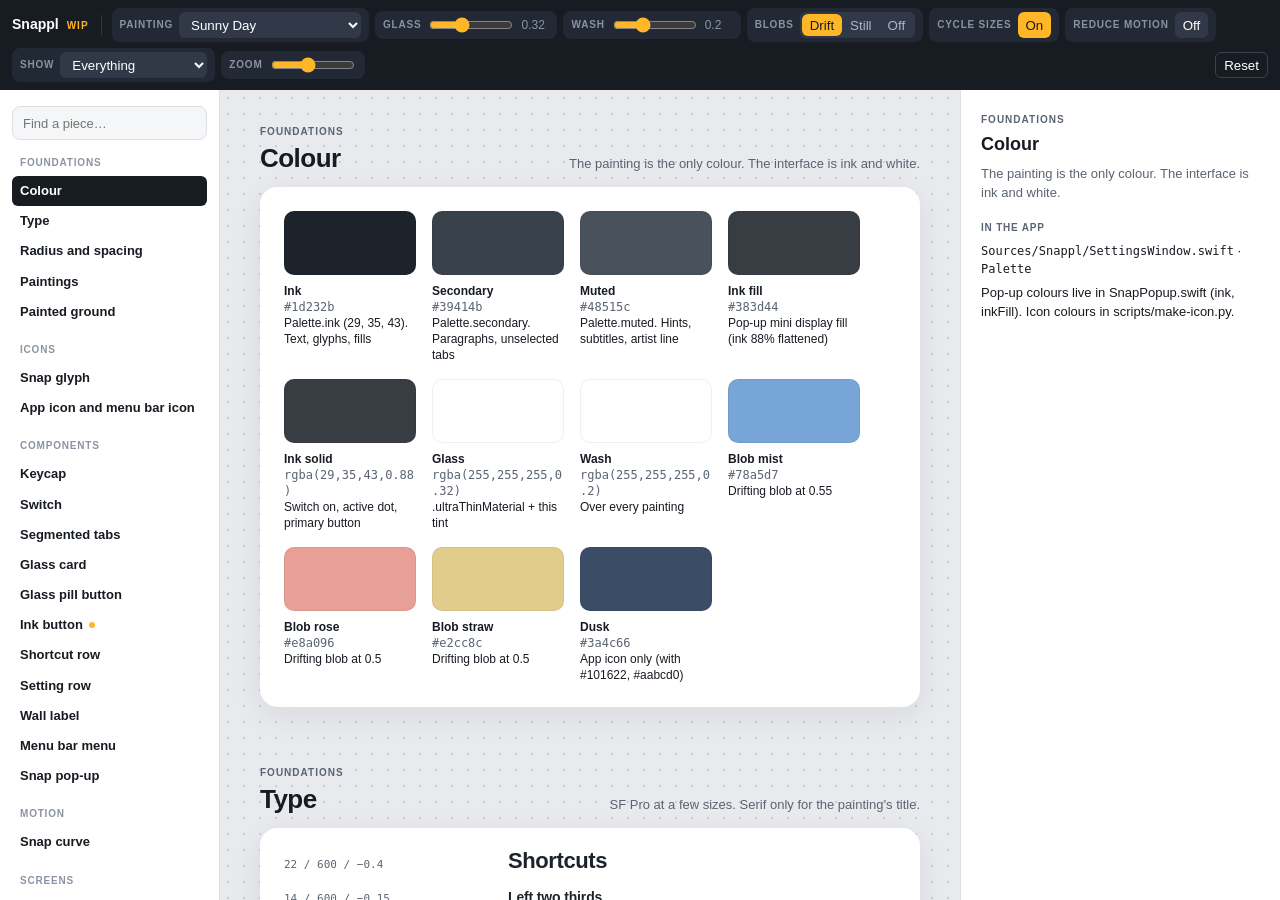
==== library/index.html @ 339df500 "Library: exploded view of every piece, state and screen library/ is a static web page (served with p" ====
<!doctype html>
<!-- Snappl's exploded view: every piece of the app laid out, for building.
     Not part of the app. Serve this folder (python3 -m http.server -d library)
     and open it. Pieces are HTML renditions of the SwiftUI views; each spec
     names the real view and file. See ../docs/DEVELOPING.md. -->
<html lang="en">
<head>
<meta charset="utf-8">
<meta name="viewport" content="width=device-width, initial-scale=1">
<title>Snappl library</title>
<link rel="stylesheet" href="library.css">
<link rel="stylesheet" href="pieces.css">
<style>
  .swatches { display: flex; flex-wrap: wrap; gap: 16px; padding: 24px; }
  .swatch { width: 132px; font-size: 12px; line-height: 16px; }
  .swatch div { height: 64px; border-radius: 10px; margin-bottom: 8px; box-shadow: inset 0 0 0 1px rgba(0,0,0,0.06); }
  .swatch code { display: block; color: #5b6472; overflow-wrap: anywhere; }
  .type-list { padding: 24px; display: flex; flex-direction: column; gap: 14px; }
  .type-list div { display: flex; align-items: baseline; gap: 24px; }
  .type-list code { width: 200px; flex: none; font-size: 11px; color: #5b6472; }
  .shapes { display: flex; flex-wrap: wrap; gap: 18px; padding: 24px; align-items: flex-end; }
  .shapes figure { margin: 0; text-align: center; font-size: 11px; color: #5b6472; }
  .shapes .r { width: 64px; height: 48px; background: #e9ecf1; box-shadow: inset 0 0 0 1px #c8ccd4; margin-bottom: 6px; }
  .paintings { display: grid; grid-template-columns: repeat(auto-fill, minmax(220px, 1fr)); gap: 16px; padding: 24px; }
  .paintings figure { margin: 0; position: relative; height: 180px; border-radius: 12px; overflow: hidden; background-size: cover; background-position: center; }
  .paintings figcaption { position: absolute; left: 10px; bottom: 10px; }
  .paintings small { position: absolute; right: 10px; top: 10px; font-size: 11px; background: rgba(255,255,255,0.8); padding: 2px 6px; border-radius: 6px; }
  .motion { display: flex; flex-wrap: wrap; gap: 32px; align-items: center; padding: 24px; }
  .motion button { height: 32px; padding: 0 14px; border: 0; border-radius: 8px; background: #171b22; color: #fff; font: 600 12px/1 -apple-system, sans-serif; cursor: pointer; }
  .motion dl { margin: 0; display: grid; grid-template-columns: auto auto; gap: 6px 16px; font-size: 12px; }
  .motion dt { color: #5b6472; }
  .note { padding: 0 24px 20px; font-size: 12px; color: #5b6472; }
  .renders { display: flex; flex-wrap: wrap; gap: 16px; padding: 24px; align-items: flex-start; }
  .renders figure { margin: 0; font-size: 11px; color: #5b6472; }
  .renders img { display: block; border-radius: 8px; box-shadow: 0 0 0 1px rgba(0,0,0,0.08); }
</style>
</head>
<body>
<div id="app"></div>
<script type="module">
  import { createLibrary } from './library.js';
  import { CONTROLS, applyEnv } from './env.js';
  import * as P from './pieces.js';

  const titles = P.ACTIONS.map((a) => a.title);
  const idOf = (title) => P.ACTIONS.find((a) => a.title === title).id;
  const onPainting = (inner, pad = '28px 32px') => P.painted(`<div style="padding:${pad};display:flex;gap:16px;justify-content:center;align-items:center">${inner}</div>`, 'border-radius:14px');
  const SWIFT = 'Sources/Snappl/';

  const COLOURS = [
    ['Ink', '#1d232b', 'Palette.ink (29, 35, 43). Text, glyphs, fills'],
    ['Secondary', '#39414b', 'Palette.secondary. Paragraphs, unselected tabs'],
    ['Muted', '#48515c', 'Palette.muted. Hints, subtitles, artist line'],
    ['Ink fill', '#383d44', 'Pop-up mini display fill (ink 88% flattened)'],
    ['Ink solid', 'rgba(29,35,43,0.88)', 'Switch on, active dot, primary button'],
    ['Glass', 'rgba(255,255,255,0.32)', '.ultraThinMaterial + this tint'],
    ['Wash', 'rgba(255,255,255,0.2)', 'Over every painting'],
    ['Blob mist', '#78a5d7', 'Drifting blob at 0.55'],
    ['Blob rose', '#e8a096', 'Drifting blob at 0.5'],
    ['Blob straw', '#e2cc8c', 'Drifting blob at 0.5'],
    ['Dusk', '#3a4c66', 'App icon only (with #101622, #aabcd0)'],
  ];

  const specs = [
    // Foundations
    { id: 'colour', group: 'Foundations', name: 'Colour', desc: 'The painting is the only colour. The interface is ink and white.', stage: 'light',
      custom: () => `<div class="swatches">${COLOURS.map(([n, v, u]) => `<div class="swatch"><div style="background:${v}"></div><b>${n}</b><code>${v}</code><span>${u}</span></div>`).join('')}</div>`,
      native: { file: SWIFT + 'SettingsWindow.swift', view: 'Palette', notes: 'Pop-up colours live in SnapPopup.swift (ink, inkFill). Icon colours in scripts/make-icon.py.' } },
    { id: 'type', group: 'Foundations', name: 'Type', desc: 'SF Pro at a few sizes. Serif only for the painting’s title.', stage: 'light',
      custom: () => `<div class="type-list sp">${[
        ['22 / 600 / −0.4', 'font-size:22px;font-weight:600;letter-spacing:-0.4px', 'Shortcuts'],
        ['14 / 600 / −0.15', 'font-size:14px;font-weight:600;letter-spacing:-0.15px', 'Left two thirds'],
        ['13 / 500', 'font-size:13px;font-weight:500', 'Cycle sizes on repeat'],
        ['13 / 400', 'font-size:13px', 'Left Half'],
        ['12 / 500', 'font-size:12px;font-weight:500', 'Restore Spectacle defaults'],
        ['12 / 400 muted', 'font-size:12px;color:var(--ink-3)', 'Press a half again for ⅔, then ⅓'],
        ['11.5 / 500', 'font-size:11.5px;font-weight:500', '⌥ ⌘ ←'],
        ['serif 14 italic', 'font:italic 14px var(--serif)', 'Sunny Day'],
      ].map(([k, s, t]) => `<div><code>${k}</code><span style="${s}">${t}</span></div>`).join('')}</div>`,
      code: () => '.font(.system(size: 13, weight: .medium))\n// wall label: .font(.system(size: 14, design: .serif).italic())' },
    { id: 'shape', group: 'Foundations', name: 'Radius and spacing', desc: 'Large soft radii; cards sit 12 apart, rows are 34 tall.', stage: 'light',
      custom: () => `<div class="shapes">${[6, 7, 10, 11, 12, 14, 15, 22, 28].map((r) => `<figure><div class="r" style="border-radius:${r}px"></div>${r}</figure>`).join('')}</div><p class="note">6 keycap · 7 field, selected tab · 10 tab track, wall label · 11 mini display · 12 menu · 14 card · 15 pill · 22 first-run sheet · 28 pop-up. Spacing 3 · 4 · 8 · 10 · 12 · 14 · 16 · 20 · 28.</p>` },
    { id: 'paintings', group: 'Foundations', name: 'Paintings', desc: 'Clarice Beckett, public domain. One per surface, always with its wall label.', stage: 'light',
      custom: () => `<div class="paintings">${[['sunny-day', 'Settings'], ['winter-night', 'First run'], ['moonrise', 'Install window'], ['passing-trams', 'App icon']].map(([k, where]) => `<figure style="background-image:url(${P.PAINTINGS[k][1]})"><small>${where}</small><figcaption>${P.wallLabel(P.PAINTINGS[k][0])}</figcaption></figure>`).join('')}</div>`,
      source: 'Resources/Paintings, Resources/DMG, Resources/Icon' },
    { id: 'ground', group: 'Foundations', name: 'Painted ground', desc: 'Painting, a white wash, and three blurred blobs drifting slowly. Toolbar: Painting, Wash, Blobs.', stage: 'none',
      props: { painting: Object.keys(P.PAINTINGS) },
      render: ({ painting }) => P.painted('<div style="width:240px;height:150px;display:flex;align-items:center;justify-content:center"><span class="sp-glass" style="padding:10px 14px">Glass reads over the wash</span></div>', 'border-radius:14px', painting),
      code: () => 'TimelineView(.animation(minimumInterval: 1/30, paused: reduceMotion)) { … }\n  .frame(width: 600, height: 740)   // full window before\n  .drawingGroup()                   // or the blobs clip',
      native: { file: SWIFT + 'SettingsWindow.swift', view: 'PaintedBackground', notes: 'Blobs drift on 17–31 s sine loops; still under Reduce Motion.' } },

    // Icons
    { id: 'glyph', group: 'Icons', name: 'Snap glyph', desc: 'One 16 × 12 icon grid for every action: the screen, with the window’s region filled.', stage: 'light',
      props: { action: titles, size: ['16 × 12', '32 × 24'] }, matrix: ['action'],
      render: ({ action, size }) => P.glyph(P.byId[idOf(action)].region, size === '32 × 24' ? 2 : 1),
      code: ({ action }) => `SnapAction.${idOf(action)}.glyph   // template NSImage, 16 × 12`,
      native: { file: SWIFT + 'SnapAction.swift', view: 'SnapAction.glyph(_:)', notes: 'Outline stroke 1.25 at radius 2.5; fill x = 2.5 + l × 0.11, y = 2.5 + t × 0.07.' } },
    { id: 'app-icon', group: 'Icons', name: 'App icon and menu bar icon', desc: 'The dusk icon for Finder and the Dock; the left-half glyph in the menu bar.', stage: 'light',
      custom: () => `<div class="motion sp"><img src="assets/app-icon.png" width="128" height="128" alt="Snappl app icon"><img src="assets/app-icon.png" width="32" height="32" alt=""><span class="sp-statusitem open" style="background:rgba(0,0,0,0.08)">${P.glyph([0, 0, 50, 100])}</span></div>`,
      source: 'scripts/make-icon.py → Resources/AppIcon.icns', native: { file: SWIFT + 'AppDelegate.swift', view: 'statusItem.button.image' } },

    // Components
    { id: 'keycap', group: 'Components', name: 'Keycap', desc: 'One cap per key, Apple’s order: ⌃ ⌥ ⇧ ⌘ then the key.', stage: 'none',
      props: { size: ['regular', 'large'], state: ['rest', 'pressed'] }, skip: (p) => p.size === 'regular' && p.state === 'pressed',
      render: ({ size, state }) => onPainting(P.keycaps(size === 'large' ? '⌥⌘←' : '⌃⇧⌘→', { lg: size === 'large', pressed: state === 'pressed' })),
      code: () => 'Keycap(text: cap)   // 22 pt, white 0.72, 0.5 pt ink edge, 1 pt lip',
      native: { file: SWIFT + 'SettingsWindow.swift', view: 'Keycap', notes: 'Large and pressed are designed for first run, not built.' } },
    { id: 'switch', group: 'Components', name: 'Switch', desc: 'The system switch, small, tinted ink. Never a stretched checkbox.', stage: 'none',
      props: { state: ['on', 'off'] }, render: ({ state }) => onPainting(P.switchEl(state === 'on')),
      code: ({ state }) => `Toggle("Open at login", isOn: $value)   // ${state}\n  .labelsHidden().toggleStyle(.switch)\n  .controlSize(.small).tint(Palette.ink)`,
      native: { file: SWIFT + 'SettingsWindow.swift', view: 'GeneralPane', notes: 'System control: macOS draws the real one.' } },
    { id: 'tabs', group: 'Components', name: 'Segmented tabs', desc: 'Switches Settings panes; switching stops any recording.', stage: 'none',
      props: { selected: ['Shortcuts', 'General'] }, render: ({ selected }) => onPainting(P.tabs(selected)),
      code: () => 'Button(t.rawValue) { tab = t }\n  .buttonStyle(TabButtonStyle(selected: t == tab))',
      native: { file: SWIFT + 'SettingsWindow.swift', view: 'TabButtonStyle' } },
    { id: 'glass-card', group: 'Components', name: 'Glass card', desc: 'Every group of controls floats on clear white glass. Toolbar: Glass.', stage: 'none',
      render: () => onPainting(`<div class="sp-glass" style="width:320px">${P.settingRow('Cycle sizes on repeat', 'Press a half again for ⅔, then ⅓', P.switchEl(true))}</div>`),
      code: () => '.glass(radius: 14)   // .ultraThinMaterial + white 0.32, 0.5 pt white edge,\n                     // shadows ink 0.07 r12 y8 and 0.08 r28 y24',
      native: { file: SWIFT + 'SettingsWindow.swift', view: 'Glass (ViewModifier)' } },
    { id: 'pill', group: 'Components', name: 'Glass pill button', desc: 'Secondary and reset actions. Disabled while it would do nothing.', stage: 'none',
      props: { state: ['enabled', 'disabled'] }, render: ({ state }) => onPainting(P.pill('Restore Spectacle defaults', state === 'disabled')),
      code: () => 'Button("Restore Spectacle defaults") { prefs.restoreSpectacleDefaults() }\n  .buttonStyle(GlassPillStyle())\n  .disabled(prefs.isUsingDefaults)',
      native: { file: SWIFT + 'SettingsWindow.swift', view: 'GlassPillStyle' } },
    { id: 'ink-button', group: 'Components', name: 'Ink button', status: 'designed', desc: 'The one action a screen exists for. Designed for first run; no screen uses it yet.', stage: 'none',
      props: { size: ['regular', 'large'] }, render: ({ size }) => onPainting(P.inkButton(size === 'large' ? 'Open Accessibility Settings' : 'Done', size === 'large')),
      native: { file: '(not built)', notes: 'Canvas: Onboarding.dc.html.' } },
    { id: 'shortcut-row', group: 'Components', name: 'Shortcut row', desc: 'One snap in Settings. Click the keys to record; Esc cancels, Delete clears.', stage: 'none',
      props: { state: ['rest', 'hover', 'recording', 'refused', 'empty'], action: ['Left Half', 'Bottom Right', 'Previous Display'] }, matrix: ['state'], width: 360,
      render: ({ state, action }) => onPainting(`<div class="sp-glass sp-list" style="width:340px">${P.shortcutRow(idOf(action), state)}</div>`, '20px'),
      code: ({ action }) => `ShortcutRow(action: .${idOf(action)}, shortcut: prefs.shortcuts[.${idOf(action)}],\n            recorder: recorder) { prefs.setShortcut(nil, for: .${idOf(action)}) }`,
      native: { file: SWIFT + 'SettingsWindow.swift', view: 'ShortcutRow', notes: 'Recording: ShortcutRecorder.swift. A press without ⌘/⌥/⌃ beeps and shows “Add ⌘, ⌥ or ⌃”. The ✕ sits in a fixed slot so keys don’t shift.' } },
    { id: 'setting-row', group: 'Components', name: 'Setting row', desc: 'A title, an optional line of detail, and its control.', stage: 'none',
      props: { setting: ['Open at login', 'Show snap pop-up', 'Accessibility allowed', 'Accessibility needed'] },
      render: ({ setting }) => onPainting(`<div class="sp-glass" style="width:400px">${{
        'Open at login': P.settingRow('Open at login', '', P.switchEl(true)),
        'Show snap pop-up': P.settingRow('Show snap pop-up', 'The glass tile that shows where the window went', P.switchEl(true)),
        'Accessibility allowed': P.settingRow('Accessibility', 'Allowed. Snappl can move windows.', ''),
        'Accessibility needed': P.settingRow('Accessibility', 'Needed to move other apps’ windows', P.pill('Open Settings')),
      }[setting]}</div>`, '20px'),
      native: { file: SWIFT + 'SettingsWindow.swift', view: 'GeneralPane.row(_:detail:accessory:)' } },
    { id: 'wall-label', group: 'Components', name: 'Wall label', desc: 'Credits the painting behind a surface. The only serif.', stage: 'none',
      props: { painting: Object.keys(P.PAINTINGS) }, render: ({ painting }) => P.painted(`<div style="padding:24px 28px">${P.wallLabel(P.PAINTINGS[painting][0])}</div>`, 'border-radius:14px', painting),
      code: () => 'WallLabel(title: "Sunny Day", artist: "Clarice Beckett")', native: { file: SWIFT + 'SettingsWindow.swift', view: 'WallLabel' } },
    { id: 'menu', group: 'Components', name: 'Menu bar menu', desc: 'The cheat sheet: every snap, its glyph and current shortcut. Drawn by macOS.', stage: 'light',
      props: { state: ['normal', 'no-access', 'taken'] }, render: ({ state }) => P.menu(state),
      code: () => 'NSMenuItem(title: action.title, action: #selector(snapFromMenu(_:)),\n           keyEquivalent: shortcut.keyEquivalent)\nitem.image = action.glyph',
      native: { file: SWIFT + 'AppDelegate.swift', view: 'menuNeedsUpdate(_:)', notes: 'Native NSMenu: system material and highlight. “Allow Snappl in Accessibility…” shows while access is missing.' } },
    { id: 'popup', group: 'Components', name: 'Snap pop-up', desc: 'Appears in the centre of the screen after every snap. Toolbar: Cycle sizes.', stage: 'none',
      props: { action: titles, step: ['½', '⅔', '⅓'] }, matrix: ['action'],
      render: ({ action, step }, env) => onPainting(P.popup(idOf(action), ['½', '⅔', '⅓'].indexOf(step), env.cycling !== false), '24px'),
      code: () => 'popup.show(result)   // centred on result.area; fades in 140 ms,\n                     // holds 0.9 s, fades out 220 ms',
      native: { file: SWIFT + 'SnapPopup.swift', view: 'SnapPopup, PopupView, MiniDisplay', notes: 'NSPanel, non-activating, all Spaces. Repeat presses keep the tile still; only the fill and dots move.' } },

    // Motion
    { id: 'motion', group: 'Motion', name: 'Snap curve', desc: 'UI changes ride one curve. Press the key to cycle the pop-up.', stage: 'none',
      custom: () => onPainting(`<div class="motion" style="padding:0"><div id="motion-popup">${P.popup('leftHalf', 0)}</div>
        <div style="display:flex;flex-direction:column;gap:12px"><button data-demo-cycle>Press ⌥⌘←</button>
        <dl><dt>Curve</dt><dd>cubic-bezier(0.32, 0.72, 0, 1)</dd><dt>Fill and dots</dt><dd>240 ms</dd><dt>Pop-up in / hold / out</dt><dd>140 ms / 0.9 s / 220 ms</dd><dt>Blobs</dt><dd>17–31 s loops</dd><dt>Reduce Motion</dt><dd>fills jump, blobs hold</dd></dl></div></div>`),
      code: () => 'Animation.timingCurve(0.32, 0.72, 0, 1, duration: 0.24)' },

    // App renders
    { id: 'renders', group: 'Screens', name: 'App renders', desc: 'Drawn by the app itself (library/render.sh). The renditions are checked against these.', stage: 'light',
      custom: () => `<div class="renders">${[['settings-shortcuts', 300], ['settings-recording', 300], ['settings-general', 300], ['left-2-two-thirds', 200], ['maximise', 200]].map(([n, w]) => `<figure><img src="renders/${n}.png" width="${w}" alt="${n}"><figcaption>${n}</figcaption></figure>`).join('')}</div><p class="note">Glass is flat in these renders: the app’s snapshot mode can’t draw system materials. Switches look grey because the render window isn’t active.</p>` },
  ];

  const screens = [
    { name: 'Settings · Shortcuts', src: 'screen.html?s=settings-shortcuts', w: 640, h: 780 },
    { name: 'Settings · recording, hover, cleared', src: 'screen.html?s=settings-recording', w: 640, h: 780 },
    { name: 'Settings · General', src: 'screen.html?s=settings-general', w: 640, h: 780 },
    { name: 'Settings · no access', src: 'screen.html?s=settings-no-access', w: 640, h: 780 },
    { name: 'Snap pop-up on a desktop', src: 'screen.html?s=popup', w: 1000, h: 640 },
    { name: 'Menu bar menu', src: 'screen.html?s=menu', w: 1000, h: 560 },
    { name: 'Menu · no access', src: 'screen.html?s=menu-no-access', w: 1000, h: 560 },
    { name: 'First run · ask', src: 'screen.html?s=first-run-ask', w: 640, h: 580, status: 'designed' },
    { name: 'First run · try it', src: 'screen.html?s=first-run-try', w: 640, h: 580, status: 'designed' },
    { name: 'Install window (DMG)', src: 'screen.html?s=install', w: 680, h: 470 },
  ];

  createLibrary({ root: document.getElementById('app'), title: 'Snappl', specs, controls: CONTROLS, apply: (env) => applyEnv(env), screens, frames: [], codeLabel: 'In Swift' });

  // Motion demo: each press steps ½ → ⅔ → ⅓ on the same tile, so the fill animates.
  document.addEventListener('click', (e) => {
    if (!e.target.closest('[data-demo-cycle]')) return;
    const tile = document.querySelector('#motion-popup .sp-popup');
    const step = (Number(tile.dataset.step) + 1) % 3;
    const fresh = new DOMParser().parseFromString(P.popup('leftHalf', step), 'text/html').body.firstElementChild;
    tile.dataset.step = step;
    const [fill, nf] = [tile.querySelector('.fill'), fresh.querySelector('.fill')];
    fill.style.width = nf.style.width;
    tile.querySelector('.name').textContent = fresh.querySelector('.name').textContent;
    tile.querySelectorAll('.sp-dot').forEach((d, i) => d.classList.toggle('on', i === step));
  });
</script>
</body>
</html>
---- library/library.css ----
/* Exploded view shell. Neutral chrome so the product's own pieces stand out.
   Only .xv-* classes; the product's styles stay untouched. */

.xv-body { margin: 0; background: #e8eaee; overflow: hidden; }
.xv {
  --xv-ink: #171b22; --xv-soft: #5b6472; --xv-line: #dcdfe5; --xv-chrome: #171b22; --xv-chrome-2: #232934; --xv-accent: #ffb627;
  height: 100dvh; display: grid; grid-template-columns: 220px minmax(0, 1fr) 320px; grid-template-rows: auto minmax(0, 1fr);
  grid-template-areas: 'tool tool tool' 'nav canvas insp';
  font: 13px/1.4 -apple-system, BlinkMacSystemFont, 'Inter', 'Segoe UI', sans-serif; color: var(--xv-ink);
}

/* Toolbar */
.xv-toolbar { grid-area: tool; display: flex; flex-wrap: wrap; align-items: center; gap: 6px; padding: 8px 12px; background: var(--xv-chrome); color: #c7ccd6; font-size: 12px; }
.xv-brand { display: flex; align-items: baseline; gap: 8px; padding-right: 12px; margin-right: 4px; border-right: 1px solid #2f3644; color: #fff; font-size: 14px; }
.xv-brand span { font-size: 10px; font-weight: 700; letter-spacing: 0.1em; color: var(--xv-accent); }
.xv-group { display: flex; align-items: center; gap: 6px; padding: 4px 8px; border-radius: 8px; background: var(--xv-chrome-2); }
.xv-group > span { font-size: 10px; font-weight: 700; letter-spacing: 0.08em; text-transform: uppercase; color: #8b93a3; }
.xv-toolbar select, .xv-toolbar button { height: 26px; border: 0; border-radius: 6px; background: #313948; color: #fff; font: 600 12px/1 inherit; padding: 0 8px; cursor: pointer; }
.xv-toolbar input[type='range'] { width: 84px; accent-color: var(--xv-accent); }
.xv-toolbar output { min-width: 28px; font-variant-numeric: tabular-nums; color: #8b93a3; }
.xv-seg { display: flex; padding: 2px; border-radius: 6px; background: #313948; }
.xv-seg button { height: 22px; background: none; color: #aeb5c3; }
.xv-seg button.on, .xv-tog.on { background: var(--xv-accent) !important; color: var(--xv-chrome) !important; }
.xv-reset { margin-left: auto; background: none !important; border: 1px solid #3a4252 !important; }
.xv-toolbar :focus-visible, .xv-nav :focus-visible, .xv-inspector :focus-visible { outline: 2px solid var(--xv-accent); outline-offset: 2px; }

/* Nav */
.xv-nav { grid-area: nav; overflow-y: auto; padding: 16px 12px; background: #fff; border-right: 1px solid var(--xv-line); }
.xv-search { width: 100%; box-sizing: border-box; height: 34px; padding: 0 10px; margin-bottom: 16px; border: 1px solid var(--xv-line); border-radius: 8px; background: #f5f6f8; font: inherit; }
.xv-nav-group { display: flex; flex-direction: column; margin-bottom: 16px; }
.xv-nav-group > span { padding: 0 8px 6px; font-size: 10px; font-weight: 800; letter-spacing: 0.08em; text-transform: uppercase; color: #8b93a3; }
.xv-nav-group a { display: flex; align-items: center; gap: 6px; padding: 6px 8px; border-radius: 6px; font-weight: 600; color: var(--xv-ink); text-decoration: none; }
.xv-nav-group a:hover { background: #f1f2f5; }
.xv-nav-group a.on { background: var(--xv-ink); color: #fff; }
.xv-nav-group a i { width: 6px; height: 6px; border-radius: 50%; background: var(--xv-accent); }

/* Canvas */
.xv-canvas { grid-area: canvas; overflow-y: auto; padding: 32px 40px 120px; background: #e8eaee radial-gradient(#c8ccd4 1px, transparent 1px) 0 0 / 16px 16px; }
.xv-spec { max-width: 1100px; margin: 0 auto 56px; }
.xv-spec-head { display: flex; justify-content: space-between; align-items: flex-end; gap: 24px; margin-bottom: 14px; }
.xv-spec-head h2 { display: flex; align-items: center; gap: 10px; margin: 4px 0 0; font-size: 26px; line-height: 1.1; letter-spacing: -0.02em; }
.xv-spec-head p { max-width: 440px; margin: 0; color: var(--xv-soft); text-align: right; font-size: 13px; line-height: 19px; }
.xv-group-label { font-size: 10px; font-weight: 800; letter-spacing: 0.1em; text-transform: uppercase; color: var(--xv-soft); }
.xv-badge { padding: 2px 8px; border-radius: 99px; font-size: 10px; font-weight: 700; letter-spacing: 0.04em; text-transform: uppercase; background: #fff3d6; color: #7a5200; }
.xv-badge.xv-designed { background: #e3ecfb; color: #234b8f; }
.xv-badge.xv-proposed { background: #f1e6fb; color: #5a2a86; }

.xv-stage { position: relative; overflow: hidden; border-radius: 18px; box-shadow: 0 1px 0 #fff inset, 0 8px 30px rgba(23, 27, 34, 0.08); }
.xv-stage-light { background: #fff; }
.xv-stage-dark { background: #171b22; color: #fff; }
.xv-stage-none { background: none; box-shadow: none; }
.xv-variants { position: relative; display: flex; flex-wrap: wrap; gap: 12px; padding: 24px; }
.xv-variant { min-width: 120px; margin: 0; padding: 18px 16px 12px; display: flex; flex-direction: column; align-items: center; gap: 10px; border-radius: 14px; cursor: pointer; }
.xv-variant:hover { background: rgba(23, 27, 34, 0.05); }
.xv-stage-dark .xv-variant:hover { background: rgba(255, 255, 255, 0.06); }
.xv-variant figcaption { font-size: 11px; font-weight: 700; color: var(--xv-soft); }
.xv-stage-dark .xv-variant figcaption { color: #9aa3b4; }
.xv-specimen { display: flex; justify-content: center; align-items: center; max-width: 100%; }

.xv-screens { display: flex; flex-wrap: wrap; gap: 24px; }
.xv-screens figure { margin: 0; display: flex; flex-direction: column; gap: 8px; }
.xv-frame { overflow: hidden; border-radius: 22px; background: #fff; box-shadow: 0 0 0 1px rgba(23, 27, 34, 0.1), 0 12px 40px rgba(23, 27, 34, 0.12); }
.xv-frame iframe { border: 0; transform-origin: 0 0; display: block; }
.xv-screens figcaption { display: flex; align-items: center; gap: 8px; font-size: 12px; }
.xv-screens figcaption a { margin-left: auto; color: var(--xv-soft); }

/* Inspector */
.xv-inspector { grid-area: insp; overflow-y: auto; padding: 20px; background: #fff; border-left: 1px solid var(--xv-line); display: flex; flex-direction: column; gap: 16px; }
.xv-insp-head h3 { margin: 4px 0 6px; font-size: 18px; }
.xv-insp-head p { margin: 8px 0 0; color: var(--xv-soft); }
.xv-insp-stage { padding: 28px 16px; display: flex; justify-content: center; }
.xv-props { display: flex; flex-direction: column; gap: 8px; }
.xv-props label { display: flex; align-items: center; justify-content: space-between; gap: 12px; }
.xv-props span { font-weight: 600; }
.xv-props select { min-width: 140px; height: 30px; border: 1px solid var(--xv-line); border-radius: 6px; background: #f5f6f8; font: inherit; }
.xv-code > span { font-size: 10px; font-weight: 800; letter-spacing: 0.08em; text-transform: uppercase; color: var(--xv-soft); }
.xv-code pre { margin: 6px 0 0; padding: 10px 12px; overflow-x: auto; border-radius: 8px; background: #f5f6f8; font: 12px/1.5 ui-monospace, 'SF Mono', Menlo, monospace; }
.xv-code p { margin: 6px 0 0; }
.xv-code code { font: 12px ui-monospace, 'SF Mono', Menlo, monospace; }
.xv-tip { color: var(--xv-soft); }

@media (max-width: 900px) {
  .xv { grid-template-columns: minmax(0, 1fr); grid-template-rows: auto auto minmax(0, 1fr) auto; grid-template-areas: 'tool' 'nav' 'canvas' 'insp'; }
  .xv-nav { max-height: 30vh; border-right: 0; border-bottom: 1px solid var(--xv-line); }
  .xv-canvas { padding: 20px 16px 80px; }
  .xv-spec-head { flex-direction: column; align-items: flex-start; }
  .xv-spec-head p { text-align: left; }
}
@media (prefers-reduced-motion: reduce) { .xv * { scroll-behavior: auto; } }
---- library/pieces.css ----
/* Snappl pieces, redrawn in HTML from the Swift code. Values come from
   Sources/Snappl (Palette, Glass, SnapPopup); the toolbar sets --glass, --wash
   and --painting on :root. Prefix: sp-. */

:root {
  --ink: #1d232b;            /* Palette.ink (29, 35, 43) */
  --ink-2: #39414b;          /* Palette.secondary */
  --ink-3: #48515c;          /* Palette.muted */
  --ink-fill: #383d44;       /* pop-up fill: ink at 88% flattened */
  --ink-solid: rgba(29, 35, 43, 0.88);
  --wall: #ebe9e5;
  --glass: 0.32;             /* SwiftUI tint over .ultraThinMaterial */
  --wash: 0.2;
  --painting: url(assets/sunny-day.jpg);
  --ease: cubic-bezier(0.32, 0.72, 0, 1);
  --font: -apple-system, BlinkMacSystemFont, "SF Pro Text", "Inter", sans-serif;
  --serif: "New York", "Iowan Old Style", Georgia, serif;
}

.sp { font: 13px/18px var(--font); color: var(--ink); -webkit-font-smoothing: antialiased; }

/* ---------- Painted ground ---------- */
.sp-ground { position: relative; overflow: hidden; background: #e6dccb; }
.sp-ground::before { content: ""; position: absolute; inset: 0; background: var(--painting) center / cover; filter: contrast(0.9) brightness(1.03); }
.sp-ground::after { content: ""; position: absolute; inset: 0; background: rgba(255, 255, 255, var(--wash)); }
.sp-ground > .sp-blobs { position: absolute; inset: 0; z-index: 1; pointer-events: none; overflow: hidden; }
.sp-ground > .sp-content { position: relative; z-index: 2; }
.sp-blob { position: absolute; border-radius: 50%; filter: blur(30px); animation: 23s ease-in-out infinite alternate; }
.sp-blob.a { left: -15%; top: -20%; width: 70%; height: 65%; background: radial-gradient(closest-side, rgba(120, 165, 215, 0.55), transparent); animation-name: sp-a; }
.sp-blob.b { right: -15%; top: 25%; width: 63%; height: 60%; background: radial-gradient(closest-side, rgba(232, 160, 150, 0.5), transparent); animation-name: sp-b; animation-duration: 29s; }
.sp-blob.c { left: 10%; bottom: -20%; width: 70%; height: 54%; background: radial-gradient(closest-side, rgba(226, 204, 140, 0.5), transparent); animation-name: sp-c; animation-duration: 17s; }
@keyframes sp-a { 50% { transform: translate(30%, 20%) scale(1.12); } 100% { transform: translate(10%, 35%) scale(0.92); } }
@keyframes sp-b { 50% { transform: translate(-30%, 15%) scale(0.9); } 100% { transform: translate(-12%, -25%) scale(1.12); } }
@keyframes sp-c { 50% { transform: translate(25%, -25%) scale(1.1); } 100% { transform: translate(-20%, -10%) scale(1); } }
:root.blobs-still .sp-blob, :root.reduce-motion .sp-blob { animation-play-state: paused; }
:root.blobs-off .sp-blobs { display: none; }
:root.reduce-motion * { transition-duration: 0s !important; }

/* ---------- Glass ---------- */
.sp-glass { background: rgba(255, 255, 255, var(--glass)); -webkit-backdrop-filter: blur(30px) saturate(1.6); backdrop-filter: blur(30px) saturate(1.6); border-radius: 14px; box-shadow: inset 0 0 0 0.5px rgba(255, 255, 255, 0.65), 0 8px 24px rgba(29, 35, 43, 0.07), 0 24px 56px rgba(29, 35, 43, 0.08); }
.sp-chip { background: rgba(255, 255, 255, calc(var(--glass) + 0.1)); -webkit-backdrop-filter: blur(24px); backdrop-filter: blur(24px); border-radius: 10px; box-shadow: inset 0 0 0 0.5px rgba(255, 255, 255, 0.65); }

/* ---------- Glyph ---------- */
.sp-glyph { display: block; flex: none; color: var(--ink); }

/* ---------- Keycaps ---------- */
.sp-keys { display: inline-flex; gap: 3px; }
.sp-key { min-width: 22px; height: 22px; padding: 0 5px; box-sizing: border-box; display: inline-flex; align-items: center; justify-content: center; border-radius: 6px; background: rgba(255, 255, 255, 0.72); box-shadow: inset 0 0 0 0.5px rgba(29, 35, 43, 0.12), 0 1px 0 rgba(29, 35, 43, 0.12); font: 500 11.5px/14px var(--font); }
.sp-key.lg { width: 44px; height: 44px; border-radius: 11px; font-size: 17px; background: rgba(255, 255, 255, 0.8); }
.sp-key.pressed { background: var(--ink-solid); color: #fff; box-shadow: 0 1px 2px rgba(20, 27, 36, 0.2); }

/* ---------- Switch (system control, tinted ink) ---------- */
.sp-switch { position: relative; width: 32px; height: 20px; flex: none; border-radius: 10px; background: rgba(29, 35, 43, 0.18); }
.sp-switch::after { content: ""; position: absolute; top: 2px; left: 2px; width: 16px; height: 16px; border-radius: 50%; background: #fff; box-shadow: 0 1px 2px rgba(0, 0, 0, 0.25); transition: left 240ms var(--ease); }
.sp-switch.on { background: var(--ink-solid); }
.sp-switch.on::after { left: 14px; }

/* ---------- Tabs ---------- */
.sp-tabs { display: inline-flex; gap: 2px; padding: 3px; border-radius: 10px; background: rgba(255, 255, 255, var(--glass)); box-shadow: inset 0 0 0 0.5px rgba(255, 255, 255, 0.65); }
.sp-tab { height: 26px; padding: 0 14px; display: inline-flex; align-items: center; border-radius: 7px; font: 500 12px/16px var(--font); color: var(--ink-2); }
.sp-tab.on { background: rgba(255, 255, 255, 0.92); color: var(--ink); box-shadow: 0 1px 3px rgba(29, 35, 43, 0.12); }

/* ---------- Buttons ---------- */
.sp-pill { height: 30px; padding: 0 14px; display: inline-flex; align-items: center; border-radius: 15px; font: 500 12px/16px var(--font); background: rgba(255, 255, 255, var(--glass)); box-shadow: inset 0 0 0 0.5px rgba(255, 255, 255, 0.65); }
.sp-pill.disabled { opacity: 0.45; }
.sp-ink { height: 36px; padding: 0 22px; display: inline-flex; align-items: center; border-radius: 18px; background: var(--ink-solid); color: #fff; font: 500 13px/16px var(--font); box-shadow: 0 1px 2px rgba(20, 27, 36, 0.2), 0 8px 20px rgba(20, 27, 36, 0.15); }
.sp-ink.lg { height: 40px; padding: 0 20px; border-radius: 20px; }

/* ---------- Rows ---------- */
.sp-list { padding: 4px 0; }
.sp-row { height: 34px; display: flex; align-items: center; gap: 10px; padding: 0 8px 0 16px; }
.sp-row .label { flex: 1; }
.sp-record { height: 24px; padding: 0 10px; display: inline-flex; align-items: center; border-radius: 7px; background: rgba(255, 255, 255, 0.9); box-shadow: 0 0 0 1.5px var(--ink-solid); font-size: 12px; color: var(--ink-3); }
.sp-empty { height: 22px; padding: 0 10px; display: inline-flex; align-items: center; border-radius: 6px; border: 1px dashed rgba(29, 35, 43, 0.2); font-size: 12px; color: var(--ink-3); }
.sp-clear { width: 16px; height: 16px; flex: none; border-radius: 50%; background: rgba(29, 35, 43, 0.35); color: #fff; font-size: 9px; line-height: 16px; text-align: center; visibility: hidden; }
.sp-row.hover .sp-clear { visibility: visible; }
.sp-setting { display: flex; align-items: center; gap: 12px; padding: 12px 14px 12px 16px; }
.sp-setting .text { flex: 1; display: flex; flex-direction: column; gap: 2px; }
.sp-setting b { font-weight: 500; }
.sp-setting small { font-size: 12px; line-height: 16px; color: var(--ink-3); }
.sp-divider { height: 1px; margin-left: 16px; background: rgba(29, 35, 43, 0.08); }

/* ---------- Wall label ---------- */
.sp-wall { display: inline-flex; flex-direction: column; gap: 1px; padding: 8px 12px; }
.sp-wall i { font: italic 14px/16px var(--serif); }
.sp-wall span { font-size: 11px; line-height: 14px; color: var(--ink-3); }

/* ---------- Menu (native NSMenu, drawn by macOS) ---------- */
.sp-menu { width: 272px; padding: 5px; box-sizing: border-box; border-radius: 12px; background: rgba(246, 246, 246, 0.82); -webkit-backdrop-filter: blur(40px) saturate(1.8); backdrop-filter: blur(40px) saturate(1.8); box-shadow: inset 0 0 0 0.5px rgba(255, 255, 255, 0.7), 0 0 0 0.5px rgba(0, 0, 0, 0.15), 0 12px 32px rgba(0, 0, 0, 0.18); }
.sp-mi { height: 22px; display: flex; align-items: center; gap: 8px; padding: 0 9px; border-radius: 5px; }
.sp-mi.indent { padding-left: 33px; }
.sp-mi .label { flex: 1; }
.sp-mi .kb { color: rgba(0, 0, 0, 0.45); letter-spacing: 1px; font-size: 12.5px; }
.sp-mi.hl { background: #2f6fe4; color: #fff; }
.sp-mi.hl .kb { color: rgba(255, 255, 255, 0.8); }
.sp-mi.hl .sp-glyph { color: #fff; }   /* template image follows the highlight */
.sp-mi.dim { color: rgba(0, 0, 0, 0.35); }
.sp-sep { height: 1px; margin: 4px 9px; background: rgba(0, 0, 0, 0.1); }

/* ---------- Snap pop-up ---------- */
.sp-popup { width: 176px; padding: 20px 20px 18px; box-sizing: border-box; display: flex; flex-direction: column; align-items: center; gap: 14px; border-radius: 28px; background: rgba(255, 255, 255, calc(var(--glass) + 0.3)); -webkit-backdrop-filter: blur(40px) saturate(1.8); backdrop-filter: blur(40px) saturate(1.8); box-shadow: inset 0 0 0 0.5px rgba(255, 255, 255, 0.65), 0 0 0 0.5px rgba(0, 0, 0, 0.08), 0 16px 40px rgba(20, 27, 36, 0.16), 0 40px 80px rgba(20, 27, 36, 0.16); }
.sp-popup .name { font: 600 14px/17px var(--font); letter-spacing: -0.15px; white-space: nowrap; }
.sp-display { position: relative; width: 96px; height: 62px; border-radius: 11px; box-shadow: inset 0 0 0 1.25px rgba(29, 35, 43, 0.3); flex: none; }
.sp-display .guide { position: absolute; background: rgba(29, 35, 43, 0.12); }
.sp-display .fill { position: absolute; border-radius: 7px; background: var(--ink-fill); transition: left 240ms var(--ease), top 240ms var(--ease), width 240ms var(--ease), height 240ms var(--ease); }
.sp-dots { display: flex; gap: 4px; }
.sp-dot { width: 5px; height: 5px; border-radius: 3px; background: rgba(29, 35, 43, 0.22); transition: width 240ms var(--ease); }
.sp-dot.on { width: 16px; background: var(--ink-solid); }

/* ---------- Windows ---------- */
.sp-window { position: relative; overflow: hidden; border-radius: 12px; box-shadow: 0 0 0 0.5px rgba(20, 27, 36, 0.2), 0 24px 60px rgba(20, 27, 36, 0.22); }
.sp-lights { display: flex; gap: 8px; }
.sp-lights i { width: 12px; height: 12px; border-radius: 50%; background: rgba(29, 35, 43, 0.14); }
.sp-lights i:first-child { background: #ec6a5e; }
.sp-lights i:nth-child(2) { background: #f4bf4f; }
.sp-lights i:nth-child(3) { background: #61c554; }
.sp-desktop { position: relative; overflow: hidden; background: linear-gradient(160deg, #6b7c93, #b9a7a2 55%, #d9c4a5); }
.sp-menubar { position: absolute; top: 0; left: 0; right: 0; height: 26px; display: flex; align-items: center; gap: 18px; padding: 0 14px; background: rgba(255, 255, 255, 0.35); -webkit-backdrop-filter: blur(30px); backdrop-filter: blur(30px); font-size: 13px; z-index: 3; }
.sp-menubar .right { margin-left: auto; display: flex; align-items: center; gap: 14px; }
.sp-statusitem { height: 22px; padding: 0 6px; display: flex; align-items: center; border-radius: 5px; }
.sp-statusitem.open { background: rgba(0, 0, 0, 0.12); }
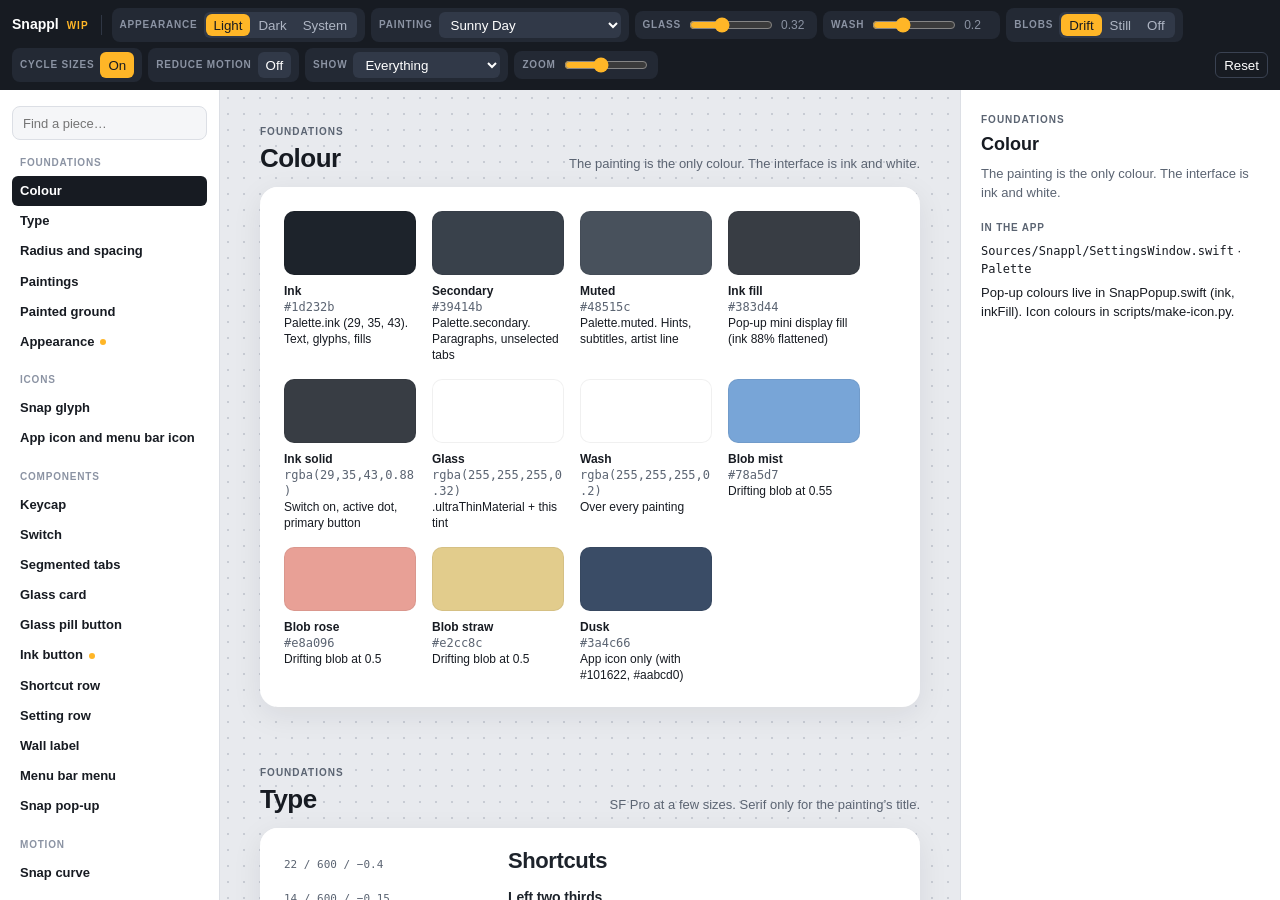
==== commit 07a009f5: "Library: proposed dark appearance Pieces now draw from theme variables. A Light / Dark / System cont" ====
--- a/library/index.html
+++ b/library/index.html
@@ -89,6 +89,13 @@
       code: () => 'TimelineView(.animation(minimumInterval: 1/30, paused: reduceMotion)) { … }\n  .frame(width: 600, height: 740)   // full window before\n  .drawingGroup()                   // or the blobs clip',
       native: { file: SWIFT + 'SettingsWindow.swift', view: 'PaintedBackground', notes: 'Blobs drift on 17–31 s sine loops; still under Reduce Motion.' } },
 
+    { id: 'appearance', group: 'Foundations', name: 'Appearance', status: 'proposed', stage: 'none',
+      desc: 'Light is built. Dark, “the gallery after hours”, is proposed: dimmed painting, smoky glass, off-white ink. Follows the system, with an override in Settings.',
+      custom: (env) => `<div style="display:flex;flex-wrap:wrap;gap:16px">${['light', 'dark'].map((m) => `<div class="theme-${m}" style="flex:1 1 300px;min-width:0">${P.painted(`<div style="padding:22px;display:flex;flex-direction:column;gap:12px;align-items:center">
+          <div class="sp-glass sp-list" style="width:100%;max-width:330px">${P.shortcutRow('leftHalf', 'rest')}${P.shortcutRow('rightHalf', 'hover')}${P.shortcutRow('topHalf', 'recording')}</div>
+          <div style="display:flex;gap:12px;align-items:center">${P.popup('leftHalf', 1, env.cycling !== false)}<div style="display:flex;flex-direction:column;gap:10px;align-items:flex-start">${P.tabs('Shortcuts')}${P.switchEl(true)}${P.switchEl(false)}${P.pill('Restore defaults')}${P.wallLabel(P.PAINTINGS[env.painting || 'sunny-day'][0])}</div></div>
+          <b style="font-size:11px;letter-spacing:.08em;text-transform:uppercase;color:var(--ink-3)">${m}</b></div>`, 'border-radius:14px')}</div>`).join('')}</div>`,
+      native: { file: SWIFT + 'SettingsWindow.swift, SnapPopup.swift', notes: 'Today both force NSAppearance(.aqua). Dark needs Palette colours per appearance and the forced light appearance removed.' } },
     // Icons
     { id: 'glyph', group: 'Icons', name: 'Snap glyph', desc: 'One 16 × 12 icon grid for every action: the screen, with the window’s region filled.', stage: 'light',
       props: { action: titles, size: ['16 × 12', '32 × 24'] }, matrix: ['action'],
--- a/library/pieces.css
+++ b/library/pieces.css
@@ -1,34 +1,106 @@
 /* Snappl pieces, redrawn in HTML from the Swift code. Values come from
-   Sources/Snappl (Palette, Glass, SnapPopup); the toolbar sets --glass, --wash
-   and --painting on :root. Prefix: sp-. */
+   Sources/Snappl (Palette, Glass, SnapPopup). The toolbar sets --glass, --wash
+   and --painting on :root, and .theme-dark for the night palette. Prefix: sp-.
+   Light is built; dark is a proposal (see the "Appearance" spec). */
 
-:root {
+:root, .theme-light {
+  /* Ink: text, glyphs, outlines */
   --ink: #1d232b;            /* Palette.ink (29, 35, 43) */
   --ink-2: #39414b;          /* Palette.secondary */
   --ink-3: #48515c;          /* Palette.muted */
+  --line-rgb: 29, 35, 43;    /* hairlines, guides, dots, frames are this at low alpha */
+  /* Solid fills and the text on them */
   --ink-fill: #383d44;       /* pop-up fill: ink at 88% flattened */
   --ink-solid: rgba(29, 35, 43, 0.88);
-  --wall: #ebe9e5;
+  --on-ink: #ffffff;
+  --knob-on: #ffffff;
+  /* Surfaces (glass and the things on it) */
+  --glass-rgb: 255, 255, 255;
   --glass: 0.32;             /* SwiftUI tint over .ultraThinMaterial */
+  --glass-edge: rgba(255, 255, 255, 0.65);
+  --key: rgba(255, 255, 255, 0.72);
+  --key-lg: rgba(255, 255, 255, 0.8);
+  --field: rgba(255, 255, 255, 0.9);
+  --tab-on: rgba(255, 255, 255, 0.92);
+  --well: rgba(255, 255, 255, 0.35);
+  --switch-off: rgba(29, 35, 43, 0.18);
+  --shadow-rgb: 29, 35, 43;
+  --shadow-a: 1;
+  /* The painting */
+  --wash-rgb: 255, 255, 255;
   --wash: 0.2;
+  --wash-extra: 0;           /* dark adds to the slider */
   --painting: url(assets/sunny-day.jpg);
+  --painting-filter: contrast(0.9) brightness(1.03);
+  --blob-a: rgba(120, 165, 215, 0.55);
+  --blob-b: rgba(232, 160, 150, 0.5);
+  --blob-c: rgba(226, 204, 140, 0.5);
+  /* Native menu (drawn by macOS) */
+  --menu-bg: rgba(246, 246, 246, 0.82);
+  --menu-text: #1d1d1f;
+  --menu-kb: rgba(0, 0, 0, 0.45);
+  --menu-sep: rgba(0, 0, 0, 0.1);
+  --menu-dim: rgba(0, 0, 0, 0.35);
+  /* Desktop stand-in */
+  --desktop: linear-gradient(160deg, #6b7c93, #b9a7a2 55%, #d9c4a5);
+  --menubar: rgba(255, 255, 255, 0.35);
+  --menubar-text: #1d1d1f;
+  --window-bg: rgba(250, 250, 250, 0.92);
+
   --ease: cubic-bezier(0.32, 0.72, 0, 1);
   --font: -apple-system, BlinkMacSystemFont, "SF Pro Text", "Inter", sans-serif;
   --serif: "New York", "Iowan Old Style", Georgia, serif;
 }
 
+/* ---------- Dark: the gallery after hours (proposed) ---------- */
+:root.theme-dark, .theme-dark {
+  --ink: #e8ebef;
+  --ink-2: #bdc4cd;
+  --ink-3: #959eaa;
+  --line-rgb: 232, 235, 239;
+  --ink-fill: #dfe3e8;
+  --ink-solid: rgba(232, 235, 239, 0.9);
+  --on-ink: #1d232b;
+  --knob-on: #1d232b;
+  --glass-rgb: 24, 28, 35;
+  --glass-edge: rgba(255, 255, 255, 0.12);
+  --key: rgba(255, 255, 255, 0.1);
+  --key-lg: rgba(255, 255, 255, 0.12);
+  --field: rgba(255, 255, 255, 0.08);
+  --tab-on: rgba(255, 255, 255, 0.16);
+  --well: rgba(255, 255, 255, 0.06);
+  --switch-off: rgba(255, 255, 255, 0.2);
+  --shadow-rgb: 0, 0, 0;
+  --shadow-a: 2.2;
+  --wash-rgb: 12, 15, 21;
+  --wash-extra: 0.3;
+  --painting-filter: contrast(0.95) brightness(0.62) saturate(0.85);
+  --blob-a: rgba(90, 135, 190, 0.32);
+  --blob-b: rgba(190, 115, 105, 0.26);
+  --blob-c: rgba(190, 165, 95, 0.22);
+  --menu-bg: rgba(38, 38, 42, 0.86);
+  --menu-text: #f2f2f4;
+  --menu-kb: rgba(255, 255, 255, 0.5);
+  --menu-sep: rgba(255, 255, 255, 0.12);
+  --menu-dim: rgba(255, 255, 255, 0.35);
+  --desktop: linear-gradient(160deg, #1b2230, #3a3340 55%, #4a3f36);
+  --menubar: rgba(30, 30, 34, 0.5);
+  --menubar-text: #f2f2f4;
+  --window-bg: rgba(40, 42, 46, 0.94);
+}
+
 .sp { font: 13px/18px var(--font); color: var(--ink); -webkit-font-smoothing: antialiased; }
 
 /* ---------- Painted ground ---------- */
-.sp-ground { position: relative; overflow: hidden; background: #e6dccb; }
-.sp-ground::before { content: ""; position: absolute; inset: 0; background: var(--painting) center / cover; filter: contrast(0.9) brightness(1.03); }
-.sp-ground::after { content: ""; position: absolute; inset: 0; background: rgba(255, 255, 255, var(--wash)); }
+.sp-ground { position: relative; overflow: hidden; background: #3a3530; }
+.sp-ground::before { content: ""; position: absolute; inset: 0; background: var(--painting) center / cover; filter: var(--painting-filter); }
+.sp-ground::after { content: ""; position: absolute; inset: 0; background: rgba(var(--wash-rgb), calc(var(--wash) + var(--wash-extra))); }
 .sp-ground > .sp-blobs { position: absolute; inset: 0; z-index: 1; pointer-events: none; overflow: hidden; }
 .sp-ground > .sp-content { position: relative; z-index: 2; }
 .sp-blob { position: absolute; border-radius: 50%; filter: blur(30px); animation: 23s ease-in-out infinite alternate; }
-.sp-blob.a { left: -15%; top: -20%; width: 70%; height: 65%; background: radial-gradient(closest-side, rgba(120, 165, 215, 0.55), transparent); animation-name: sp-a; }
-.sp-blob.b { right: -15%; top: 25%; width: 63%; height: 60%; background: radial-gradient(closest-side, rgba(232, 160, 150, 0.5), transparent); animation-name: sp-b; animation-duration: 29s; }
-.sp-blob.c { left: 10%; bottom: -20%; width: 70%; height: 54%; background: radial-gradient(closest-side, rgba(226, 204, 140, 0.5), transparent); animation-name: sp-c; animation-duration: 17s; }
+.sp-blob.a { left: -15%; top: -20%; width: 70%; height: 65%; background: radial-gradient(closest-side, var(--blob-a), transparent); animation-name: sp-a; }
+.sp-blob.b { right: -15%; top: 25%; width: 63%; height: 60%; background: radial-gradient(closest-side, var(--blob-b), transparent); animation-name: sp-b; animation-duration: 29s; }
+.sp-blob.c { left: 10%; bottom: -20%; width: 70%; height: 54%; background: radial-gradient(closest-side, var(--blob-c), transparent); animation-name: sp-c; animation-duration: 17s; }
 @keyframes sp-a { 50% { transform: translate(30%, 20%) scale(1.12); } 100% { transform: translate(10%, 35%) scale(0.92); } }
 @keyframes sp-b { 50% { transform: translate(-30%, 15%) scale(0.9); } 100% { transform: translate(-12%, -25%) scale(1.12); } }
 @keyframes sp-c { 50% { transform: translate(25%, -25%) scale(1.1); } 100% { transform: translate(-20%, -10%) scale(1); } }
@@ -37,48 +109,50 @@
 :root.reduce-motion * { transition-duration: 0s !important; }
 
 /* ---------- Glass ---------- */
-.sp-glass { background: rgba(255, 255, 255, var(--glass)); -webkit-backdrop-filter: blur(30px) saturate(1.6); backdrop-filter: blur(30px) saturate(1.6); border-radius: 14px; box-shadow: inset 0 0 0 0.5px rgba(255, 255, 255, 0.65), 0 8px 24px rgba(29, 35, 43, 0.07), 0 24px 56px rgba(29, 35, 43, 0.08); }
-.sp-chip { background: rgba(255, 255, 255, calc(var(--glass) + 0.1)); -webkit-backdrop-filter: blur(24px); backdrop-filter: blur(24px); border-radius: 10px; box-shadow: inset 0 0 0 0.5px rgba(255, 255, 255, 0.65); }
+.sp-glass { background: rgba(var(--glass-rgb), var(--glass)); -webkit-backdrop-filter: blur(30px) saturate(1.6); backdrop-filter: blur(30px) saturate(1.6); border-radius: 14px; box-shadow: inset 0 0 0 0.5px var(--glass-edge), 0 8px 24px rgba(var(--shadow-rgb), calc(0.07 * var(--shadow-a))), 0 24px 56px rgba(var(--shadow-rgb), calc(0.08 * var(--shadow-a))); }
+.sp-chip { background: rgba(var(--glass-rgb), calc(var(--glass) + 0.1)); -webkit-backdrop-filter: blur(24px); backdrop-filter: blur(24px); border-radius: 10px; box-shadow: inset 0 0 0 0.5px var(--glass-edge); }
 
 /* ---------- Glyph ---------- */
 .sp-glyph { display: block; flex: none; color: var(--ink); }
 
 /* ---------- Keycaps ---------- */
 .sp-keys { display: inline-flex; gap: 3px; }
-.sp-key { min-width: 22px; height: 22px; padding: 0 5px; box-sizing: border-box; display: inline-flex; align-items: center; justify-content: center; border-radius: 6px; background: rgba(255, 255, 255, 0.72); box-shadow: inset 0 0 0 0.5px rgba(29, 35, 43, 0.12), 0 1px 0 rgba(29, 35, 43, 0.12); font: 500 11.5px/14px var(--font); }
-.sp-key.lg { width: 44px; height: 44px; border-radius: 11px; font-size: 17px; background: rgba(255, 255, 255, 0.8); }
-.sp-key.pressed { background: var(--ink-solid); color: #fff; box-shadow: 0 1px 2px rgba(20, 27, 36, 0.2); }
+.sp-key { min-width: 22px; height: 22px; padding: 0 5px; box-sizing: border-box; display: inline-flex; align-items: center; justify-content: center; border-radius: 6px; background: var(--key); box-shadow: inset 0 0 0 0.5px rgba(var(--line-rgb), 0.12), 0 1px 0 rgba(var(--line-rgb), 0.12); font: 500 11.5px/14px var(--font); }
+.sp-key.lg { width: 44px; height: 44px; border-radius: 11px; font-size: 17px; background: var(--key-lg); }
+.sp-key.pressed { background: var(--ink-solid); color: var(--on-ink); box-shadow: 0 1px 2px rgba(20, 27, 36, 0.2); }
 
 /* ---------- Switch (system control, tinted ink) ---------- */
-.sp-switch { position: relative; width: 32px; height: 20px; flex: none; border-radius: 10px; background: rgba(29, 35, 43, 0.18); }
+.sp-switch { position: relative; width: 32px; height: 20px; flex: none; border-radius: 10px; background: var(--switch-off); }
 .sp-switch::after { content: ""; position: absolute; top: 2px; left: 2px; width: 16px; height: 16px; border-radius: 50%; background: #fff; box-shadow: 0 1px 2px rgba(0, 0, 0, 0.25); transition: left 240ms var(--ease); }
 .sp-switch.on { background: var(--ink-solid); }
-.sp-switch.on::after { left: 14px; }
+.sp-switch.on::after { left: 14px; background: var(--knob-on); }
 
 /* ---------- Tabs ---------- */
-.sp-tabs { display: inline-flex; gap: 2px; padding: 3px; border-radius: 10px; background: rgba(255, 255, 255, var(--glass)); box-shadow: inset 0 0 0 0.5px rgba(255, 255, 255, 0.65); }
+.sp-tabs { display: inline-flex; gap: 2px; padding: 3px; border-radius: 10px; background: rgba(var(--glass-rgb), var(--glass)); box-shadow: inset 0 0 0 0.5px var(--glass-edge); }
 .sp-tab { height: 26px; padding: 0 14px; display: inline-flex; align-items: center; border-radius: 7px; font: 500 12px/16px var(--font); color: var(--ink-2); }
-.sp-tab.on { background: rgba(255, 255, 255, 0.92); color: var(--ink); box-shadow: 0 1px 3px rgba(29, 35, 43, 0.12); }
+.sp-tab.on { background: var(--tab-on); color: var(--ink); box-shadow: 0 1px 3px rgba(var(--shadow-rgb), 0.12); }
 
 /* ---------- Buttons ---------- */
-.sp-pill { height: 30px; padding: 0 14px; display: inline-flex; align-items: center; border-radius: 15px; font: 500 12px/16px var(--font); background: rgba(255, 255, 255, var(--glass)); box-shadow: inset 0 0 0 0.5px rgba(255, 255, 255, 0.65); }
+.sp-pill { height: 30px; padding: 0 14px; display: inline-flex; align-items: center; border-radius: 15px; font: 500 12px/16px var(--font); background: rgba(var(--glass-rgb), var(--glass)); box-shadow: inset 0 0 0 0.5px var(--glass-edge); }
 .sp-pill.disabled { opacity: 0.45; }
-.sp-ink { height: 36px; padding: 0 22px; display: inline-flex; align-items: center; border-radius: 18px; background: var(--ink-solid); color: #fff; font: 500 13px/16px var(--font); box-shadow: 0 1px 2px rgba(20, 27, 36, 0.2), 0 8px 20px rgba(20, 27, 36, 0.15); }
+.sp-ink { height: 36px; padding: 0 22px; display: inline-flex; align-items: center; border-radius: 18px; background: var(--ink-solid); color: var(--on-ink); font: 500 13px/16px var(--font); box-shadow: 0 1px 2px rgba(20, 27, 36, 0.2), 0 8px 20px rgba(20, 27, 36, 0.15); }
 .sp-ink.lg { height: 40px; padding: 0 20px; border-radius: 20px; }
 
 /* ---------- Rows ---------- */
 .sp-list { padding: 4px 0; }
 .sp-row { height: 34px; display: flex; align-items: center; gap: 10px; padding: 0 8px 0 16px; }
 .sp-row .label { flex: 1; }
-.sp-record { height: 24px; padding: 0 10px; display: inline-flex; align-items: center; border-radius: 7px; background: rgba(255, 255, 255, 0.9); box-shadow: 0 0 0 1.5px var(--ink-solid); font-size: 12px; color: var(--ink-3); }
-.sp-empty { height: 22px; padding: 0 10px; display: inline-flex; align-items: center; border-radius: 6px; border: 1px dashed rgba(29, 35, 43, 0.2); font-size: 12px; color: var(--ink-3); }
-.sp-clear { width: 16px; height: 16px; flex: none; border-radius: 50%; background: rgba(29, 35, 43, 0.35); color: #fff; font-size: 9px; line-height: 16px; text-align: center; visibility: hidden; }
+.sp-record { height: 24px; padding: 0 10px; display: inline-flex; align-items: center; border-radius: 7px; background: var(--field); box-shadow: 0 0 0 1.5px var(--ink-solid); font-size: 12px; color: var(--ink-3); }
+.sp-empty { height: 22px; padding: 0 10px; display: inline-flex; align-items: center; border-radius: 6px; border: 1px dashed rgba(var(--line-rgb), 0.25); font-size: 12px; color: var(--ink-3); }
+.sp-clear { width: 16px; height: 16px; flex: none; border-radius: 50%; background: rgba(var(--line-rgb), 0.35); color: var(--on-ink); font-size: 9px; line-height: 16px; text-align: center; visibility: hidden; }
 .sp-row.hover .sp-clear { visibility: visible; }
 .sp-setting { display: flex; align-items: center; gap: 12px; padding: 12px 14px 12px 16px; }
 .sp-setting .text { flex: 1; display: flex; flex-direction: column; gap: 2px; }
 .sp-setting b { font-weight: 500; }
 .sp-setting small { font-size: 12px; line-height: 16px; color: var(--ink-3); }
-.sp-divider { height: 1px; margin-left: 16px; background: rgba(29, 35, 43, 0.08); }
+.sp-divider { height: 1px; margin-left: 16px; background: rgba(var(--line-rgb), 0.08); }
+.sp-well { background: var(--well); border-radius: 16px; box-shadow: inset 0 0 0 0.5px var(--glass-edge); }
+.sp-tile { background: var(--key-lg); border-radius: 12px; }
 
 /* ---------- Wall label ---------- */
 .sp-wall { display: inline-flex; flex-direction: column; gap: 1px; padding: 8px 12px; }
@@ -86,36 +160,39 @@
 .sp-wall span { font-size: 11px; line-height: 14px; color: var(--ink-3); }
 
 /* ---------- Menu (native NSMenu, drawn by macOS) ---------- */
-.sp-menu { width: 272px; padding: 5px; box-sizing: border-box; border-radius: 12px; background: rgba(246, 246, 246, 0.82); -webkit-backdrop-filter: blur(40px) saturate(1.8); backdrop-filter: blur(40px) saturate(1.8); box-shadow: inset 0 0 0 0.5px rgba(255, 255, 255, 0.7), 0 0 0 0.5px rgba(0, 0, 0, 0.15), 0 12px 32px rgba(0, 0, 0, 0.18); }
+.sp-menu { width: 272px; padding: 5px; box-sizing: border-box; border-radius: 12px; color: var(--menu-text); background: var(--menu-bg); -webkit-backdrop-filter: blur(40px) saturate(1.8); backdrop-filter: blur(40px) saturate(1.8); box-shadow: inset 0 0 0 0.5px rgba(255, 255, 255, 0.15), 0 0 0 0.5px rgba(0, 0, 0, 0.2), 0 12px 32px rgba(0, 0, 0, 0.25); }
+.sp-menu .sp-glyph { color: var(--menu-text); }
 .sp-mi { height: 22px; display: flex; align-items: center; gap: 8px; padding: 0 9px; border-radius: 5px; }
 .sp-mi.indent { padding-left: 33px; }
 .sp-mi .label { flex: 1; }
-.sp-mi .kb { color: rgba(0, 0, 0, 0.45); letter-spacing: 1px; font-size: 12.5px; }
+.sp-mi .kb { color: var(--menu-kb); letter-spacing: 1px; font-size: 12.5px; }
 .sp-mi.hl { background: #2f6fe4; color: #fff; }
 .sp-mi.hl .kb { color: rgba(255, 255, 255, 0.8); }
 .sp-mi.hl .sp-glyph { color: #fff; }   /* template image follows the highlight */
-.sp-mi.dim { color: rgba(0, 0, 0, 0.35); }
-.sp-sep { height: 1px; margin: 4px 9px; background: rgba(0, 0, 0, 0.1); }
+.sp-mi.dim { color: var(--menu-dim); }
+.sp-sep { height: 1px; margin: 4px 9px; background: var(--menu-sep); }
 
 /* ---------- Snap pop-up ---------- */
-.sp-popup { width: 176px; padding: 20px 20px 18px; box-sizing: border-box; display: flex; flex-direction: column; align-items: center; gap: 14px; border-radius: 28px; background: rgba(255, 255, 255, calc(var(--glass) + 0.3)); -webkit-backdrop-filter: blur(40px) saturate(1.8); backdrop-filter: blur(40px) saturate(1.8); box-shadow: inset 0 0 0 0.5px rgba(255, 255, 255, 0.65), 0 0 0 0.5px rgba(0, 0, 0, 0.08), 0 16px 40px rgba(20, 27, 36, 0.16), 0 40px 80px rgba(20, 27, 36, 0.16); }
+.sp-popup { width: 176px; padding: 20px 20px 18px; box-sizing: border-box; display: flex; flex-direction: column; align-items: center; gap: 14px; border-radius: 28px; background: rgba(var(--glass-rgb), calc(var(--glass) + 0.3)); -webkit-backdrop-filter: blur(40px) saturate(1.8); backdrop-filter: blur(40px) saturate(1.8); box-shadow: inset 0 0 0 0.5px var(--glass-edge), 0 0 0 0.5px rgba(0, 0, 0, 0.1), 0 16px 40px rgba(var(--shadow-rgb), calc(0.16 * var(--shadow-a))), 0 40px 80px rgba(var(--shadow-rgb), calc(0.16 * var(--shadow-a))); }
 .sp-popup .name { font: 600 14px/17px var(--font); letter-spacing: -0.15px; white-space: nowrap; }
-.sp-display { position: relative; width: 96px; height: 62px; border-radius: 11px; box-shadow: inset 0 0 0 1.25px rgba(29, 35, 43, 0.3); flex: none; }
-.sp-display .guide { position: absolute; background: rgba(29, 35, 43, 0.12); }
+.sp-display { position: relative; width: 96px; height: 62px; border-radius: 11px; box-shadow: inset 0 0 0 1.25px rgba(var(--line-rgb), 0.3); flex: none; }
+.sp-display .guide { position: absolute; background: rgba(var(--line-rgb), 0.14); }
 .sp-display .fill { position: absolute; border-radius: 7px; background: var(--ink-fill); transition: left 240ms var(--ease), top 240ms var(--ease), width 240ms var(--ease), height 240ms var(--ease); }
 .sp-dots { display: flex; gap: 4px; }
-.sp-dot { width: 5px; height: 5px; border-radius: 3px; background: rgba(29, 35, 43, 0.22); transition: width 240ms var(--ease); }
+.sp-dot { width: 5px; height: 5px; border-radius: 3px; background: rgba(var(--line-rgb), 0.25); transition: width 240ms var(--ease); }
 .sp-dot.on { width: 16px; background: var(--ink-solid); }
 
 /* ---------- Windows ---------- */
-.sp-window { position: relative; overflow: hidden; border-radius: 12px; box-shadow: 0 0 0 0.5px rgba(20, 27, 36, 0.2), 0 24px 60px rgba(20, 27, 36, 0.22); }
+.sp-window { position: relative; overflow: hidden; border-radius: 12px; box-shadow: 0 0 0 0.5px rgba(20, 27, 36, 0.2), 0 24px 60px rgba(var(--shadow-rgb), calc(0.22 * var(--shadow-a))); }
 .sp-lights { display: flex; gap: 8px; }
-.sp-lights i { width: 12px; height: 12px; border-radius: 50%; background: rgba(29, 35, 43, 0.14); }
+.sp-lights i { width: 12px; height: 12px; border-radius: 50%; background: rgba(var(--line-rgb), 0.18); }
 .sp-lights i:first-child { background: #ec6a5e; }
 .sp-lights i:nth-child(2) { background: #f4bf4f; }
 .sp-lights i:nth-child(3) { background: #61c554; }
-.sp-desktop { position: relative; overflow: hidden; background: linear-gradient(160deg, #6b7c93, #b9a7a2 55%, #d9c4a5); }
-.sp-menubar { position: absolute; top: 0; left: 0; right: 0; height: 26px; display: flex; align-items: center; gap: 18px; padding: 0 14px; background: rgba(255, 255, 255, 0.35); -webkit-backdrop-filter: blur(30px); backdrop-filter: blur(30px); font-size: 13px; z-index: 3; }
+.sp-desktop { position: relative; overflow: hidden; background: var(--desktop); }
+.sp-desktop .sp-window > div { background: var(--window-bg) !important; }
+.sp-menubar { position: absolute; top: 0; left: 0; right: 0; height: 26px; display: flex; align-items: center; gap: 18px; padding: 0 14px; color: var(--menubar-text); background: var(--menubar); -webkit-backdrop-filter: blur(30px); backdrop-filter: blur(30px); font-size: 13px; z-index: 3; }
+.sp-menubar .sp-glyph { color: var(--menubar-text); }
 .sp-menubar .right { margin-left: auto; display: flex; align-items: center; gap: 14px; }
 .sp-statusitem { height: 22px; padding: 0 6px; display: flex; align-items: center; border-radius: 5px; }
-.sp-statusitem.open { background: rgba(0, 0, 0, 0.12); }
+.sp-statusitem.open { background: rgba(var(--line-rgb), 0.14); }
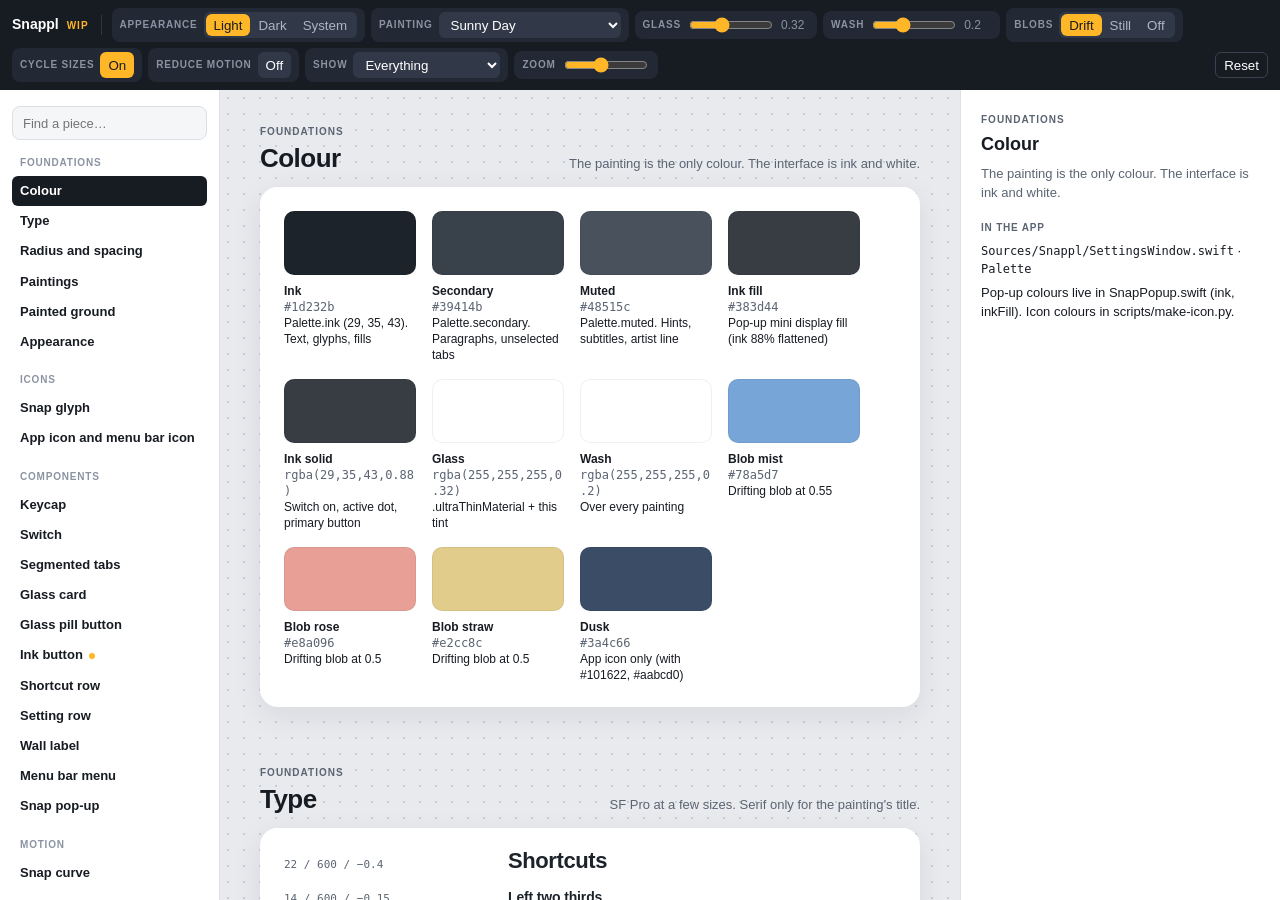
==== commit cdce292f: "Dark mode: the gallery after hours Theme.swift gives every colour a light and a dark value, resolved" ====
--- a/library/index.html
+++ b/library/index.html
@@ -89,13 +89,14 @@
       code: () => 'TimelineView(.animation(minimumInterval: 1/30, paused: reduceMotion)) { … }\n  .frame(width: 600, height: 740)   // full window before\n  .drawingGroup()                   // or the blobs clip',
       native: { file: SWIFT + 'SettingsWindow.swift', view: 'PaintedBackground', notes: 'Blobs drift on 17–31 s sine loops; still under Reduce Motion.' } },
 
-    { id: 'appearance', group: 'Foundations', name: 'Appearance', status: 'proposed', stage: 'none',
-      desc: 'Light is built. Dark, “the gallery after hours”, is proposed: dimmed painting, smoky glass, off-white ink. Follows the system, with an override in Settings.',
+    { id: 'appearance', group: 'Foundations', name: 'Appearance', stage: 'none',
+      desc: 'Light, and dark: “the gallery after hours”, with the painting dimmed, smoky glass and off-white ink. Follows the Mac unless Settings → General picks one.',
       custom: (env) => `<div style="display:flex;flex-wrap:wrap;gap:16px">${['light', 'dark'].map((m) => `<div class="theme-${m}" style="flex:1 1 300px;min-width:0">${P.painted(`<div style="padding:22px;display:flex;flex-direction:column;gap:12px;align-items:center">
           <div class="sp-glass sp-list" style="width:100%;max-width:330px">${P.shortcutRow('leftHalf', 'rest')}${P.shortcutRow('rightHalf', 'hover')}${P.shortcutRow('topHalf', 'recording')}</div>
           <div style="display:flex;gap:12px;align-items:center">${P.popup('leftHalf', 1, env.cycling !== false)}<div style="display:flex;flex-direction:column;gap:10px;align-items:flex-start">${P.tabs('Shortcuts')}${P.switchEl(true)}${P.switchEl(false)}${P.pill('Restore defaults')}${P.wallLabel(P.PAINTINGS[env.painting || 'sunny-day'][0])}</div></div>
           <b style="font-size:11px;letter-spacing:.08em;text-transform:uppercase;color:var(--ink-3)">${m}</b></div>`, 'border-radius:14px')}</div>`).join('')}</div>`,
-      native: { file: SWIFT + 'SettingsWindow.swift, SnapPopup.swift', notes: 'Today both force NSAppearance(.aqua). Dark needs Palette colours per appearance and the forced light appearance removed.' } },
+      code: () => 'Theme.ink   // NSColor(name:) resolves light or dark per view\nwindow.appearance = prefs.appearance.nsAppearance   // nil = follow the Mac',
+      native: { file: SWIFT + 'Theme.swift', view: 'Theme, AppearanceMode', notes: 'The Settings window and the pop-up panel take their appearance from Preferences.appearance. Dark dims the painting (brightness −0.28) under a dark wash.' } },
     // Icons
     { id: 'glyph', group: 'Icons', name: 'Snap glyph', desc: 'One 16 × 12 icon grid for every action: the screen, with the window’s region filled.', stage: 'light',
       props: { action: titles, size: ['16 × 12', '32 × 24'] }, matrix: ['action'],
@@ -137,8 +138,9 @@
       code: ({ action }) => `ShortcutRow(action: .${idOf(action)}, shortcut: prefs.shortcuts[.${idOf(action)}],\n            recorder: recorder) { prefs.setShortcut(nil, for: .${idOf(action)}) }`,
       native: { file: SWIFT + 'SettingsWindow.swift', view: 'ShortcutRow', notes: 'Recording: ShortcutRecorder.swift. A press without ⌘/⌥/⌃ beeps and shows “Add ⌘, ⌥ or ⌃”. The ✕ sits in a fixed slot so keys don’t shift.' } },
     { id: 'setting-row', group: 'Components', name: 'Setting row', desc: 'A title, an optional line of detail, and its control.', stage: 'none',
-      props: { setting: ['Open at login', 'Show snap pop-up', 'Accessibility allowed', 'Accessibility needed'] },
+      props: { setting: ['Appearance', 'Open at login', 'Show snap pop-up', 'Accessibility allowed', 'Accessibility needed'] },
       render: ({ setting }) => onPainting(`<div class="sp-glass" style="width:400px">${{
+        'Appearance': P.settingRow('Appearance', 'Follows your Mac unless you pick one', P.appearanceSeg('System')),
         'Open at login': P.settingRow('Open at login', '', P.switchEl(true)),
         'Show snap pop-up': P.settingRow('Show snap pop-up', 'The glass tile that shows where the window went', P.switchEl(true)),
         'Accessibility allowed': P.settingRow('Accessibility', 'Allowed. Snappl can move windows.', ''),
@@ -167,7 +169,7 @@
 
     // App renders
     { id: 'renders', group: 'Screens', name: 'App renders', desc: 'Drawn by the app itself (library/render.sh). The renditions are checked against these.', stage: 'light',
-      custom: () => `<div class="renders">${[['settings-shortcuts', 300], ['settings-recording', 300], ['settings-general', 300], ['left-2-two-thirds', 200], ['maximise', 200]].map(([n, w]) => `<figure><img src="renders/${n}.png" width="${w}" alt="${n}"><figcaption>${n}</figcaption></figure>`).join('')}</div><p class="note">Glass is flat in these renders: the app’s snapshot mode can’t draw system materials. Switches look grey because the render window isn’t active.</p>` },
+      custom: () => `<div class="renders">${[['settings-shortcuts', 300], ['settings-shortcuts-dark', 300], ['settings-recording', 300], ['settings-recording-dark', 300], ['settings-general', 300], ['settings-general-dark', 300], ['left-2-two-thirds', 200], ['left-2-two-thirds-dark', 200], ['maximise-dark', 200]].map(([n, w]) => `<figure><img src="renders/${n}.png" width="${w}" alt="${n}"><figcaption>${n}</figcaption></figure>`).join('')}</div><p class="note">Glass is flat in these renders: the app’s snapshot mode can’t draw system materials. Switches look grey because the render window isn’t active.</p>` },
   ];
 
   const screens = [
--- a/library/pieces.css
+++ b/library/pieces.css
@@ -1,7 +1,7 @@
 /* Snappl pieces, redrawn in HTML from the Swift code. Values come from
    Sources/Snappl (Palette, Glass, SnapPopup). The toolbar sets --glass, --wash
    and --painting on :root, and .theme-dark for the night palette. Prefix: sp-.
-   Light is built; dark is a proposal (see the "Appearance" spec). */
+   Both themes are built; Theme.swift holds the same values. */
 
 :root, .theme-light {
   /* Ink: text, glyphs, outlines */
@@ -14,6 +14,7 @@
   --ink-solid: rgba(29, 35, 43, 0.88);
   --on-ink: #ffffff;
   --knob-on: #ffffff;
+  --switch-on: rgba(29, 35, 43, 0.88);
   /* Surfaces (glass and the things on it) */
   --glass-rgb: 255, 255, 255;
   --glass: 0.32;             /* SwiftUI tint over .ultraThinMaterial */
@@ -52,7 +53,7 @@
   --serif: "New York", "Iowan Old Style", Georgia, serif;
 }
 
-/* ---------- Dark: the gallery after hours (proposed) ---------- */
+/* ---------- Dark: the gallery after hours (Theme.swift) ---------- */
 :root.theme-dark, .theme-dark {
   --ink: #e8ebef;
   --ink-2: #bdc4cd;
@@ -61,7 +62,8 @@
   --ink-fill: #dfe3e8;
   --ink-solid: rgba(232, 235, 239, 0.9);
   --on-ink: #1d232b;
-  --knob-on: #1d232b;
+  --knob-on: #ffffff;
+  --switch-on: rgb(122, 138, 160);   /* slate, so the system's white knob shows */
   --glass-rgb: 24, 28, 35;
   --glass-edge: rgba(255, 255, 255, 0.12);
   --key: rgba(255, 255, 255, 0.1);
@@ -124,7 +126,7 @@
 /* ---------- Switch (system control, tinted ink) ---------- */
 .sp-switch { position: relative; width: 32px; height: 20px; flex: none; border-radius: 10px; background: var(--switch-off); }
 .sp-switch::after { content: ""; position: absolute; top: 2px; left: 2px; width: 16px; height: 16px; border-radius: 50%; background: #fff; box-shadow: 0 1px 2px rgba(0, 0, 0, 0.25); transition: left 240ms var(--ease); }
-.sp-switch.on { background: var(--ink-solid); }
+.sp-switch.on { background: var(--switch-on); }
 .sp-switch.on::after { left: 14px; background: var(--knob-on); }
 
 /* ---------- Tabs ---------- */
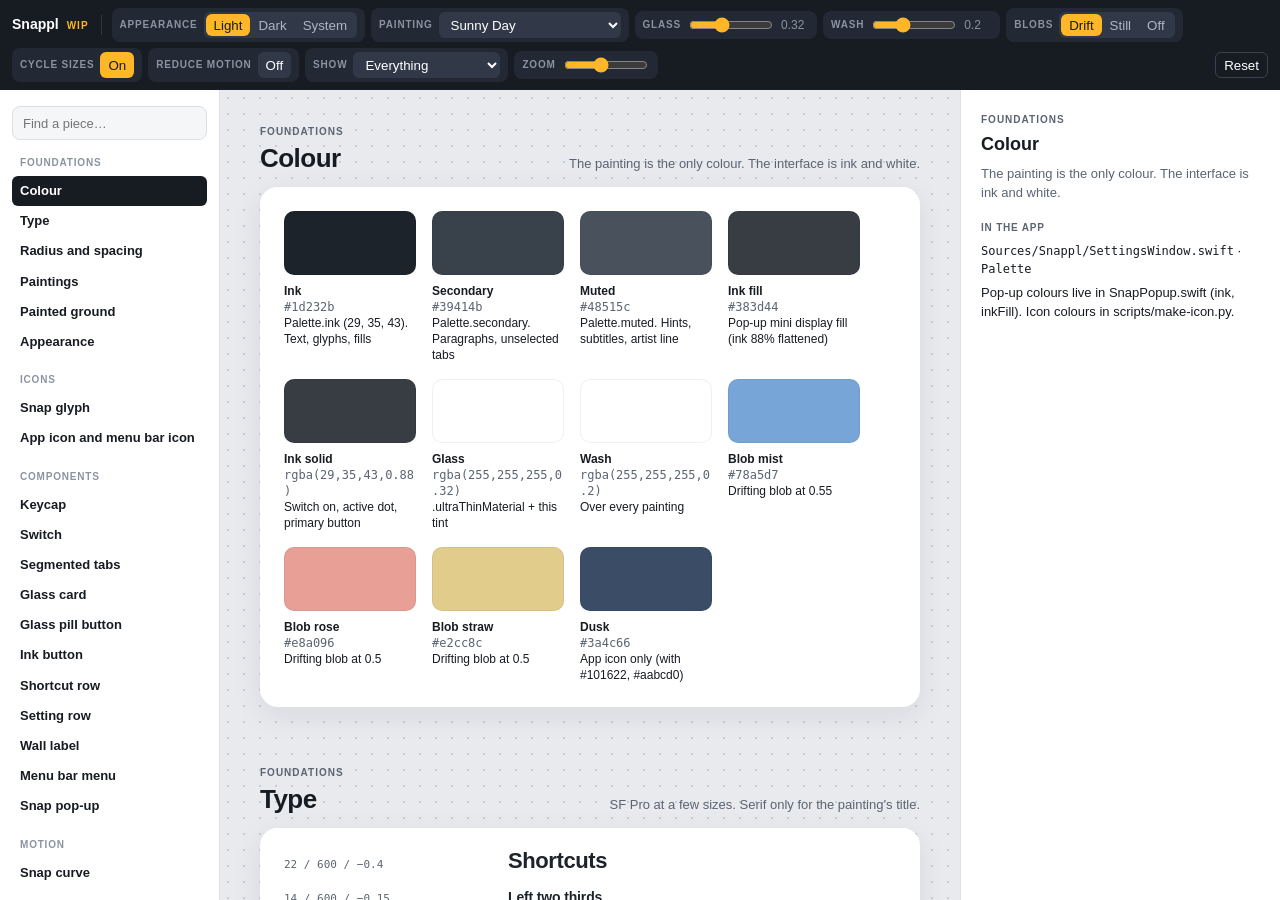
==== commit bbc9660f: "First run: the permission, then a live try-it Onboarding.swift: an ask step on Yarra Winter Night th" ====
--- a/library/index.html
+++ b/library/index.html
@@ -112,7 +112,7 @@
       props: { size: ['regular', 'large'], state: ['rest', 'pressed'] }, skip: (p) => p.size === 'regular' && p.state === 'pressed',
       render: ({ size, state }) => onPainting(P.keycaps(size === 'large' ? '⌥⌘←' : '⌃⇧⌘→', { lg: size === 'large', pressed: state === 'pressed' })),
       code: () => 'Keycap(text: cap)   // 22 pt, white 0.72, 0.5 pt ink edge, 1 pt lip',
-      native: { file: SWIFT + 'SettingsWindow.swift', view: 'Keycap', notes: 'Large and pressed are designed for first run, not built.' } },
+      native: { file: SWIFT + 'SettingsWindow.swift, Onboarding.swift', view: 'Keycap, BigKeycap', notes: 'Large keycaps light up in first run when the real shortcut is pressed.' } },
     { id: 'switch', group: 'Components', name: 'Switch', desc: 'The system switch, small, tinted ink. Never a stretched checkbox.', stage: 'none',
       props: { state: ['on', 'off'] }, render: ({ state }) => onPainting(P.switchEl(state === 'on')),
       code: ({ state }) => `Toggle("Open at login", isOn: $value)   // ${state}\n  .labelsHidden().toggleStyle(.switch)\n  .controlSize(.small).tint(Palette.ink)`,
@@ -129,9 +129,10 @@
       props: { state: ['enabled', 'disabled'] }, render: ({ state }) => onPainting(P.pill('Restore Spectacle defaults', state === 'disabled')),
       code: () => 'Button("Restore Spectacle defaults") { prefs.restoreSpectacleDefaults() }\n  .buttonStyle(GlassPillStyle())\n  .disabled(prefs.isUsingDefaults)',
       native: { file: SWIFT + 'SettingsWindow.swift', view: 'GlassPillStyle' } },
-    { id: 'ink-button', group: 'Components', name: 'Ink button', status: 'designed', desc: 'The one action a screen exists for. Designed for first run; no screen uses it yet.', stage: 'none',
+    { id: 'ink-button', group: 'Components', name: 'Ink button', desc: 'The one action a screen exists for. Used in first run.', stage: 'none',
       props: { size: ['regular', 'large'] }, render: ({ size }) => onPainting(P.inkButton(size === 'large' ? 'Open Accessibility Settings' : 'Done', size === 'large')),
-      native: { file: '(not built)', notes: 'Canvas: Onboarding.dc.html.' } },
+      code: ({ size }) => `Button("${size === 'large' ? 'Open Accessibility Settings' : 'Done'}", action: …)\n  .buttonStyle(InkButtonStyle(large: ${size === 'large'}))`,
+      native: { file: SWIFT + 'Onboarding.swift', view: 'InkButtonStyle' } },
     { id: 'shortcut-row', group: 'Components', name: 'Shortcut row', desc: 'One snap in Settings. Click the keys to record; Esc cancels, Delete clears.', stage: 'none',
       props: { state: ['rest', 'hover', 'recording', 'refused', 'empty'], action: ['Left Half', 'Bottom Right', 'Previous Display'] }, matrix: ['state'], width: 360,
       render: ({ state, action }) => onPainting(`<div class="sp-glass sp-list" style="width:340px">${P.shortcutRow(idOf(action), state)}</div>`, '20px'),
@@ -147,7 +148,7 @@
         'Accessibility needed': P.settingRow('Accessibility', 'Needed to move other apps’ windows', P.pill('Open Settings')),
       }[setting]}</div>`, '20px'),
       native: { file: SWIFT + 'SettingsWindow.swift', view: 'GeneralPane.row(_:detail:accessory:)' } },
-    { id: 'wall-label', group: 'Components', name: 'Wall label', desc: 'Credits the painting behind a surface. The only serif.', stage: 'none',
+    { id: 'wall-label', group: 'Components', name: 'Wall label', desc: 'Credits the painting behind a surface: a caption, not a control, so no edge or shadow. The only serif.', stage: 'none',
       props: { painting: Object.keys(P.PAINTINGS) }, render: ({ painting }) => P.painted(`<div style="padding:24px 28px">${P.wallLabel(P.PAINTINGS[painting][0])}</div>`, 'border-radius:14px', painting),
       code: () => 'WallLabel(title: "Sunny Day", artist: "Clarice Beckett")', native: { file: SWIFT + 'SettingsWindow.swift', view: 'WallLabel' } },
     { id: 'menu', group: 'Components', name: 'Menu bar menu', desc: 'The cheat sheet: every snap, its glyph and current shortcut. Drawn by macOS.', stage: 'light',
@@ -169,7 +170,7 @@
 
     // App renders
     { id: 'renders', group: 'Screens', name: 'App renders', desc: 'Drawn by the app itself (library/render.sh). The renditions are checked against these.', stage: 'light',
-      custom: () => `<div class="renders">${[['settings-shortcuts', 300], ['settings-shortcuts-dark', 300], ['settings-recording', 300], ['settings-recording-dark', 300], ['settings-general', 300], ['settings-general-dark', 300], ['left-2-two-thirds', 200], ['left-2-two-thirds-dark', 200], ['maximise-dark', 200]].map(([n, w]) => `<figure><img src="renders/${n}.png" width="${w}" alt="${n}"><figcaption>${n}</figcaption></figure>`).join('')}</div><p class="note">Glass is flat in these renders: the app’s snapshot mode can’t draw system materials. Switches look grey because the render window isn’t active.</p>` },
+      custom: () => `<div class="renders">${[['settings-shortcuts', 300], ['settings-shortcuts-dark', 300], ['settings-recording', 300], ['settings-recording-dark', 300], ['settings-general', 300], ['settings-general-dark', 300], ['first-run-ask', 300], ['first-run-try', 300], ['first-run-try-dark', 300], ['left-2-two-thirds', 200], ['left-2-two-thirds-dark', 200], ['maximise-dark', 200]].map(([n, w]) => `<figure><img src="renders/${n}.png" width="${w}" alt="${n}"><figcaption>${n}</figcaption></figure>`).join('')}</div><p class="note">Glass is flat in these renders: the app’s snapshot mode can’t draw system materials. Switches look grey because the render window isn’t active.</p>` },
   ];
 
   const screens = [
@@ -180,8 +181,8 @@
     { name: 'Snap pop-up on a desktop', src: 'screen.html?s=popup', w: 1000, h: 640 },
     { name: 'Menu bar menu', src: 'screen.html?s=menu', w: 1000, h: 560 },
     { name: 'Menu · no access', src: 'screen.html?s=menu-no-access', w: 1000, h: 560 },
-    { name: 'First run · ask', src: 'screen.html?s=first-run-ask', w: 640, h: 580, status: 'designed' },
-    { name: 'First run · try it', src: 'screen.html?s=first-run-try', w: 640, h: 580, status: 'designed' },
+    { name: 'First run · ask', src: 'screen.html?s=first-run-ask', w: 640, h: 620 },
+    { name: 'First run · try it', src: 'screen.html?s=first-run-try', w: 640, h: 620 },
     { name: 'Install window (DMG)', src: 'screen.html?s=install', w: 680, h: 470 },
   ];
 
--- a/library/pieces.css
+++ b/library/pieces.css
@@ -17,7 +17,8 @@
   --switch-on: rgba(29, 35, 43, 0.88);
   /* Surfaces (glass and the things on it) */
   --glass-rgb: 255, 255, 255;
-  --glass: 0.32;             /* SwiftUI tint over .ultraThinMaterial */
+  --glass: 0.32;
+  --glass-extra: 0;          /* dark adds to the slider */             /* SwiftUI tint over .ultraThinMaterial */
   --glass-edge: rgba(255, 255, 255, 0.65);
   --key: rgba(255, 255, 255, 0.72);
   --key-lg: rgba(255, 255, 255, 0.8);
@@ -27,6 +28,9 @@
   --switch-off: rgba(29, 35, 43, 0.18);
   --shadow-rgb: 29, 35, 43;
   --shadow-a: 1;
+  /* Elevation. Light: white hairline, two soft ink shadows. */
+  --label-bg: rgba(255, 255, 255, 0.22);
+  --glass-lift: inset 0 0 0 0.5px rgba(255, 255, 255, 0.65), 0 6px 16px rgba(29, 35, 43, 0.07), 0 24px 56px rgba(29, 35, 43, 0.08);
   /* The painting */
   --wash-rgb: 255, 255, 255;
   --wash: 0.2;
@@ -64,8 +68,10 @@
   --on-ink: #1d232b;
   --knob-on: #ffffff;
   --switch-on: rgb(122, 138, 160);   /* slate, so the system's white knob shows */
-  --glass-rgb: 24, 28, 35;
-  --glass-edge: rgba(255, 255, 255, 0.12);
+  --glass-rgb: 14, 17, 22;
+  --label-bg: rgba(14, 17, 22, 0.3);
+  --glass-extra: 0.36;       /* 0.32 + 0.36 = Theme.glass dark (0.68) */
+  --glass-edge: rgba(255, 255, 255, 0.1);
   --key: rgba(255, 255, 255, 0.1);
   --key-lg: rgba(255, 255, 255, 0.12);
   --field: rgba(255, 255, 255, 0.08);
@@ -74,6 +80,9 @@
   --switch-off: rgba(255, 255, 255, 0.2);
   --shadow-rgb: 0, 0, 0;
   --shadow-a: 2.2;
+  /* Elevation. Dark: lit from above. A bright top rim fading down and a light,
+     tight shadow; no wide shadow or glow (it hazed the gaps between cards). */
+  --glass-lift: inset 0 1px 0 rgba(255, 255, 255, 0.2), inset 0 0 0 0.75px rgba(255, 255, 255, 0.05), 0 6px 16px rgba(0, 0, 0, 0.18);
   --wash-rgb: 12, 15, 21;
   --wash-extra: 0.3;
   --painting-filter: contrast(0.95) brightness(0.62) saturate(0.85);
@@ -111,8 +120,8 @@
 :root.reduce-motion * { transition-duration: 0s !important; }
 
 /* ---------- Glass ---------- */
-.sp-glass { background: rgba(var(--glass-rgb), var(--glass)); -webkit-backdrop-filter: blur(30px) saturate(1.6); backdrop-filter: blur(30px) saturate(1.6); border-radius: 14px; box-shadow: inset 0 0 0 0.5px var(--glass-edge), 0 8px 24px rgba(var(--shadow-rgb), calc(0.07 * var(--shadow-a))), 0 24px 56px rgba(var(--shadow-rgb), calc(0.08 * var(--shadow-a))); }
-.sp-chip { background: rgba(var(--glass-rgb), calc(var(--glass) + 0.1)); -webkit-backdrop-filter: blur(24px); backdrop-filter: blur(24px); border-radius: 10px; box-shadow: inset 0 0 0 0.5px var(--glass-edge); }
+.sp-glass { background: rgba(var(--glass-rgb), calc(var(--glass) + var(--glass-extra))); -webkit-backdrop-filter: blur(30px) saturate(1.6); backdrop-filter: blur(30px) saturate(1.6); border-radius: 14px; box-shadow: var(--glass-lift); }
+.sp-chip { background: rgba(var(--glass-rgb), calc(var(--glass) + var(--glass-extra) + 0.1)); -webkit-backdrop-filter: blur(24px); backdrop-filter: blur(24px); border-radius: 10px; box-shadow: inset 0 0 0 0.5px var(--glass-edge); }
 
 /* ---------- Glyph ---------- */
 .sp-glyph { display: block; flex: none; color: var(--ink); }
@@ -130,12 +139,12 @@
 .sp-switch.on::after { left: 14px; background: var(--knob-on); }
 
 /* ---------- Tabs ---------- */
-.sp-tabs { display: inline-flex; gap: 2px; padding: 3px; border-radius: 10px; background: rgba(var(--glass-rgb), var(--glass)); box-shadow: inset 0 0 0 0.5px var(--glass-edge); }
+.sp-tabs { display: inline-flex; gap: 2px; padding: 3px; border-radius: 10px; background: rgba(var(--glass-rgb), calc(var(--glass) + var(--glass-extra))); box-shadow: inset 0 0 0 0.5px var(--glass-edge); }
 .sp-tab { height: 26px; padding: 0 14px; display: inline-flex; align-items: center; border-radius: 7px; font: 500 12px/16px var(--font); color: var(--ink-2); }
 .sp-tab.on { background: var(--tab-on); color: var(--ink); box-shadow: 0 1px 3px rgba(var(--shadow-rgb), 0.12); }
 
 /* ---------- Buttons ---------- */
-.sp-pill { height: 30px; padding: 0 14px; display: inline-flex; align-items: center; border-radius: 15px; font: 500 12px/16px var(--font); background: rgba(var(--glass-rgb), var(--glass)); box-shadow: inset 0 0 0 0.5px var(--glass-edge); }
+.sp-pill { height: 30px; padding: 0 14px; display: inline-flex; align-items: center; border-radius: 15px; font: 500 12px/16px var(--font); background: rgba(var(--glass-rgb), calc(var(--glass) + var(--glass-extra))); box-shadow: inset 0 0 0 0.5px var(--glass-edge); }
 .sp-pill.disabled { opacity: 0.45; }
 .sp-ink { height: 36px; padding: 0 22px; display: inline-flex; align-items: center; border-radius: 18px; background: var(--ink-solid); color: var(--on-ink); font: 500 13px/16px var(--font); box-shadow: 0 1px 2px rgba(20, 27, 36, 0.2), 0 8px 20px rgba(20, 27, 36, 0.15); }
 .sp-ink.lg { height: 40px; padding: 0 20px; border-radius: 20px; }
@@ -157,7 +166,8 @@
 .sp-tile { background: var(--key-lg); border-radius: 12px; }
 
 /* ---------- Wall label ---------- */
-.sp-wall { display: inline-flex; flex-direction: column; gap: 1px; padding: 8px 12px; }
+/* A caption on the wall, not a control: faint backing, no edge, no shadow. */
+.sp-wall { display: inline-flex; flex-direction: column; gap: 1px; padding: 6px 10px; border-radius: 8px; background: var(--label-bg); -webkit-backdrop-filter: blur(12px); backdrop-filter: blur(12px); }
 .sp-wall i { font: italic 14px/16px var(--serif); }
 .sp-wall span { font-size: 11px; line-height: 14px; color: var(--ink-3); }
 
@@ -175,7 +185,7 @@
 .sp-sep { height: 1px; margin: 4px 9px; background: var(--menu-sep); }
 
 /* ---------- Snap pop-up ---------- */
-.sp-popup { width: 176px; padding: 20px 20px 18px; box-sizing: border-box; display: flex; flex-direction: column; align-items: center; gap: 14px; border-radius: 28px; background: rgba(var(--glass-rgb), calc(var(--glass) + 0.3)); -webkit-backdrop-filter: blur(40px) saturate(1.8); backdrop-filter: blur(40px) saturate(1.8); box-shadow: inset 0 0 0 0.5px var(--glass-edge), 0 0 0 0.5px rgba(0, 0, 0, 0.1), 0 16px 40px rgba(var(--shadow-rgb), calc(0.16 * var(--shadow-a))), 0 40px 80px rgba(var(--shadow-rgb), calc(0.16 * var(--shadow-a))); }
+.sp-popup { width: 176px; padding: 20px 20px 18px; box-sizing: border-box; display: flex; flex-direction: column; align-items: center; gap: 14px; border-radius: 28px; background: rgba(var(--glass-rgb), calc(var(--glass) + var(--glass-extra) + 0.3)); -webkit-backdrop-filter: blur(40px) saturate(1.8); backdrop-filter: blur(40px) saturate(1.8); box-shadow: inset 0 0 0 0.5px var(--glass-edge), 0 0 0 0.5px rgba(0, 0, 0, 0.1), 0 16px 40px rgba(var(--shadow-rgb), calc(0.16 * var(--shadow-a))), 0 40px 80px rgba(var(--shadow-rgb), calc(0.16 * var(--shadow-a))); }
 .sp-popup .name { font: 600 14px/17px var(--font); letter-spacing: -0.15px; white-space: nowrap; }
 .sp-display { position: relative; width: 96px; height: 62px; border-radius: 11px; box-shadow: inset 0 0 0 1.25px rgba(var(--line-rgb), 0.3); flex: none; }
 .sp-display .guide { position: absolute; background: rgba(var(--line-rgb), 0.14); }
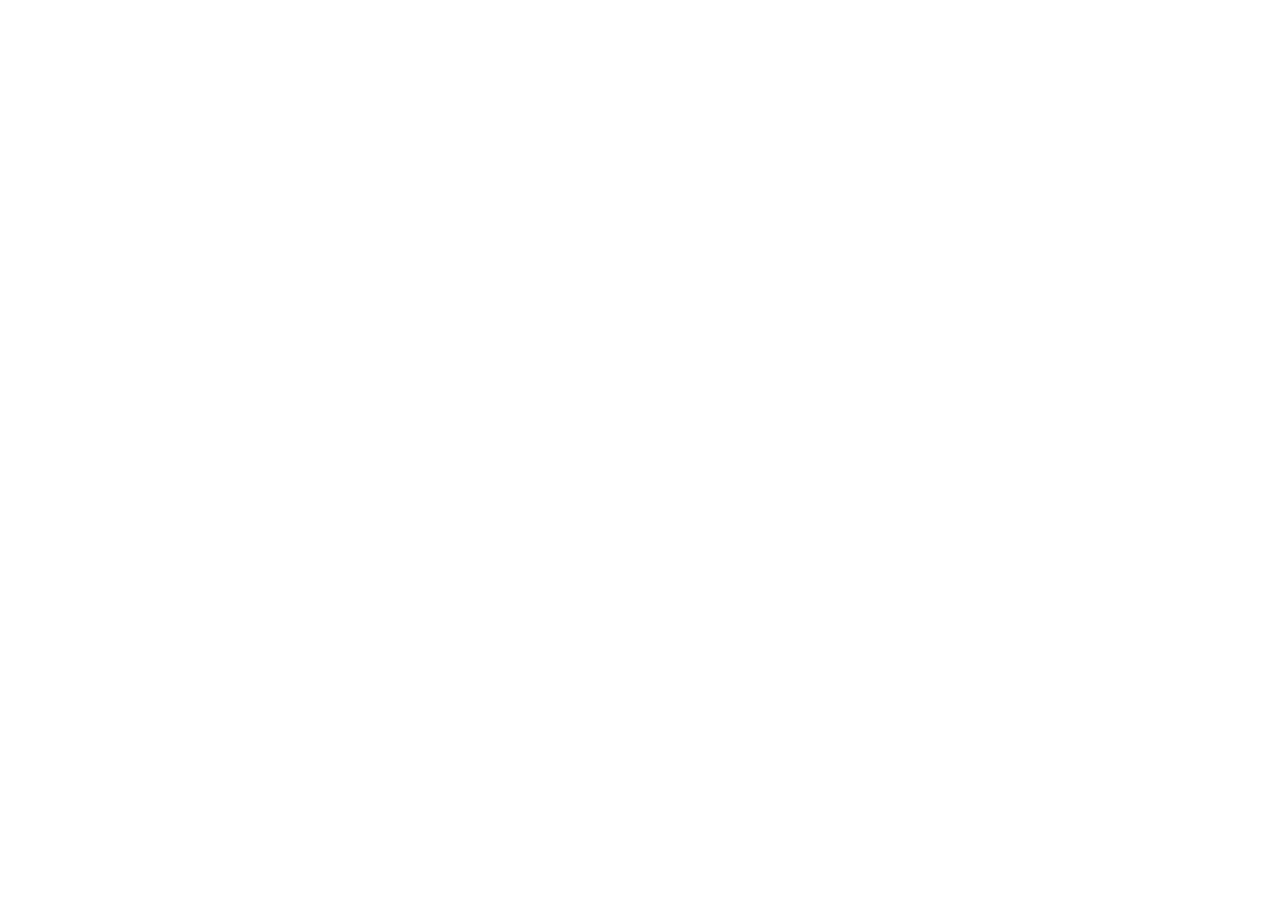
==== commit 0e0719fc: "Pop-up: one fixed size for every snap The dots row is always laid out (hidden for snaps that don't c" ====
--- a/library/index.html
+++ b/library/index.html
@@ -159,7 +159,7 @@
       props: { action: titles, step: ['½', '⅔', '⅓'] }, matrix: ['action'],
       render: ({ action, step }, env) => onPainting(P.popup(idOf(action), ['½', '⅔', '⅓'].indexOf(step), env.cycling !== false), '24px'),
       code: () => 'popup.show(result)   // centred on result.area; fades in 140 ms,\n                     // holds 0.9 s, fades out 220 ms',
-      native: { file: SWIFT + 'SnapPopup.swift', view: 'SnapPopup, PopupView, MiniDisplay', notes: 'NSPanel, non-activating, all Spaces. Repeat presses keep the tile still; only the fill and dots move.' } },
+      native: { file: SWIFT + 'SnapPopup.swift', view: 'SnapPopup, PopupView, MiniDisplay', notes: 'NSPanel, non-activating, all Spaces. One fixed size for every snap: the dots row is always laid out and hidden when the snap doesn't cycle. Repeat presses keep the tile still; only the fill and dots move.' } },
 
     // Motion
     { id: 'motion', group: 'Motion', name: 'Snap curve', desc: 'UI changes ride one curve. Press the key to cycle the pop-up.', stage: 'none',
